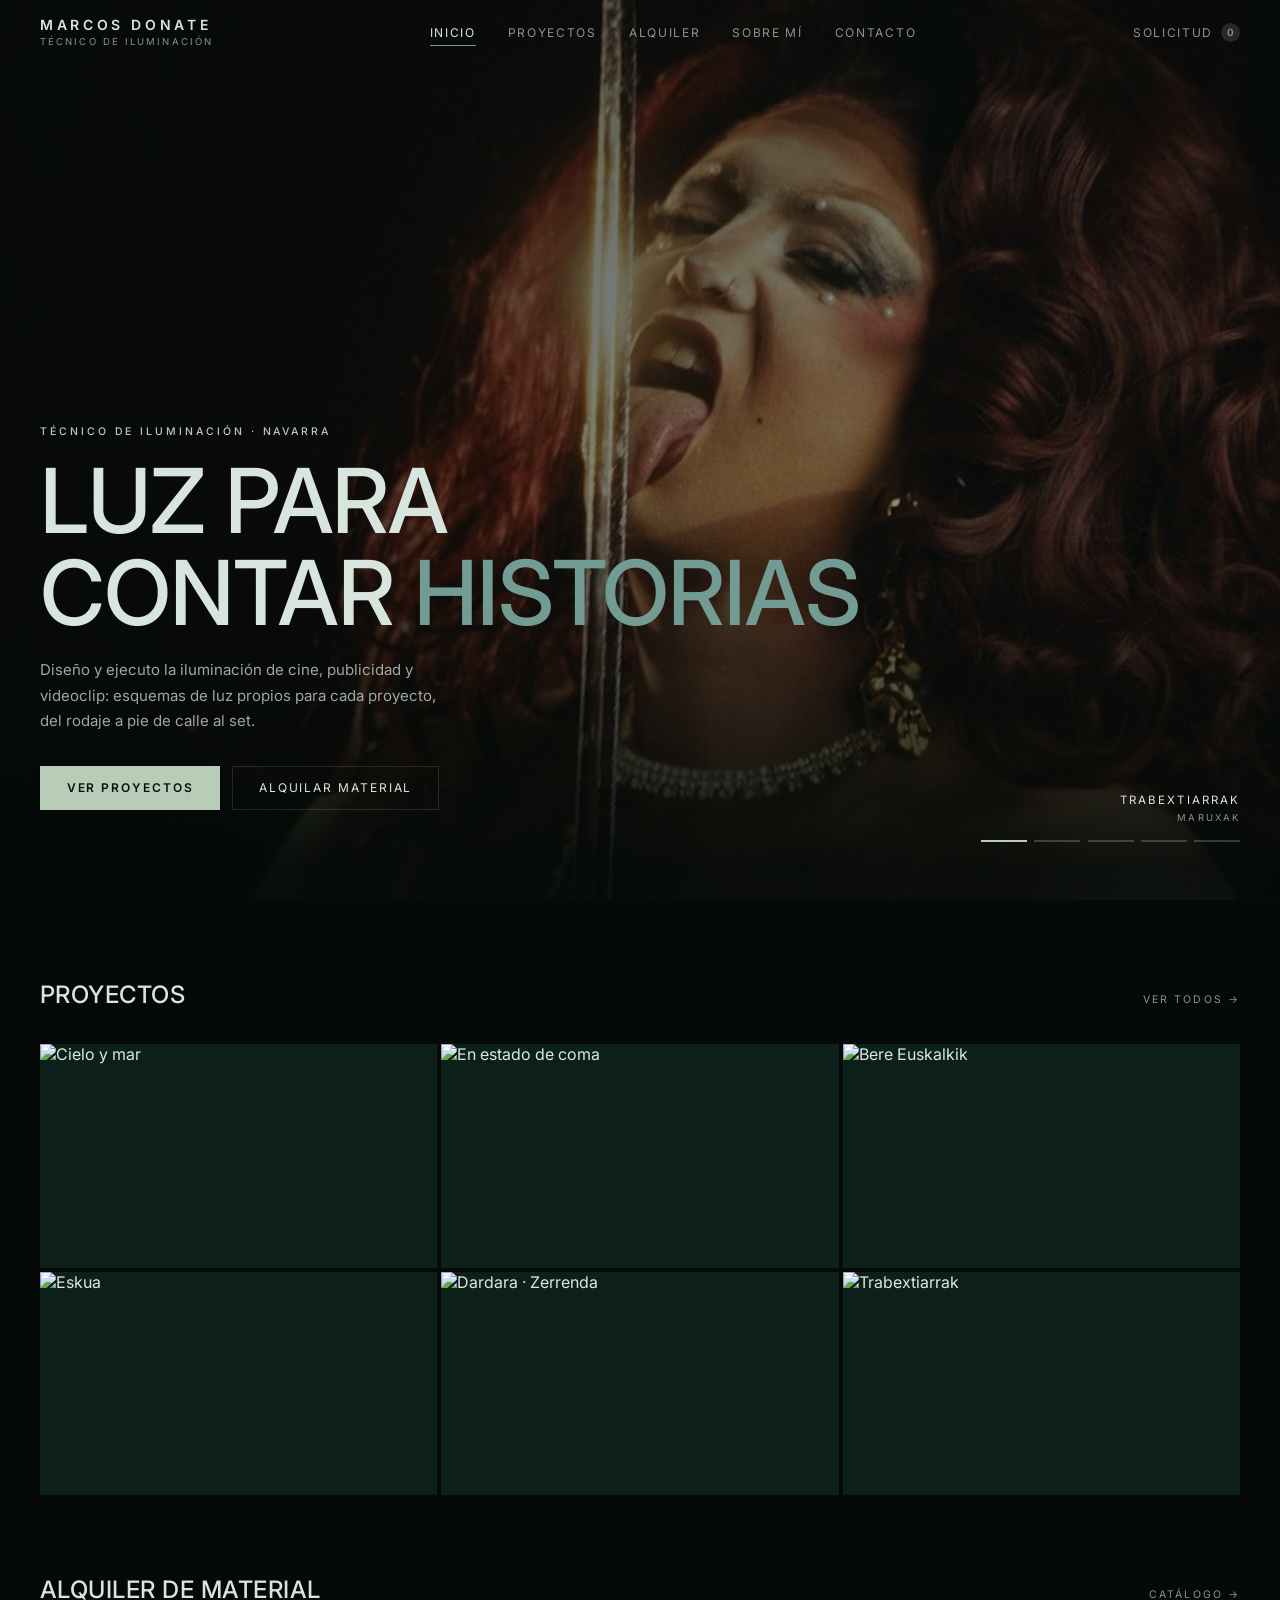
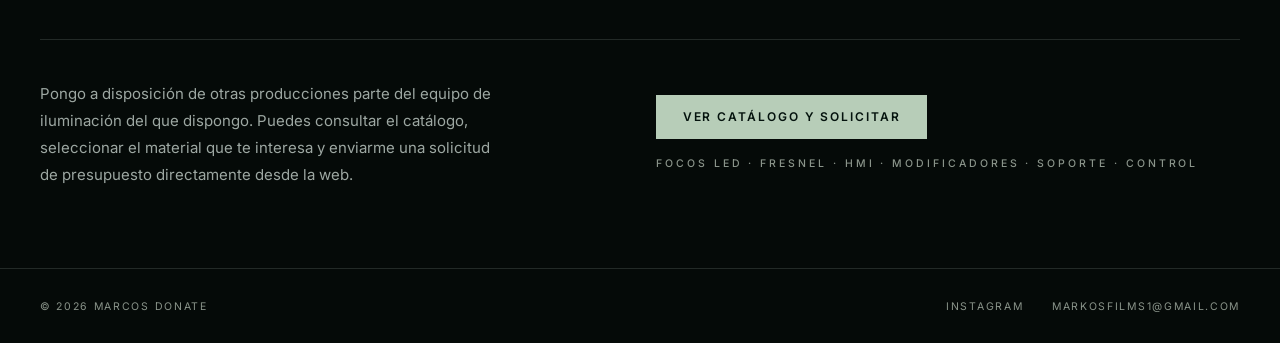
==== index.html @ 125cb005 "Resend config and carousel" ====
<!DOCTYPE html>
<html lang="es">
<head>
<meta charset="utf-8">
<meta name="viewport" content="width=device-width, initial-scale=1.0">
<title>Marcos Donate — Técnico de iluminación</title>
<meta name="description" content="Portfolio de Marcos Donate, técnico de iluminación en cine, publicidad y videoclip. Proyectos, esquemas de luz y alquiler de material de iluminación.">
<link rel="icon" href="assets/img/favicon.svg" type="image/svg+xml">
<link rel="preconnect" href="https://fonts.googleapis.com">
<link rel="preconnect" href="https://fonts.gstatic.com" crossorigin>
<link href="https://fonts.googleapis.com/css2?family=Inter:wght@400;500;600&display=swap" rel="stylesheet">
<link rel="stylesheet" href="assets/css/style.css">
</head>
<body>
<nav>
  <a href="index.html" class="brand">
    <strong>Marcos Donate</strong>
    <span>Técnico de iluminación</span>
  </a>
  <div class="nav-links">
    <a class="active" href="index.html">Inicio</a>
    <a href="proyectos.html">Proyectos</a>
    <a href="alquiler.html">Alquiler</a>
    <a href="sobre-mi.html">Sobre mí</a>
    <a href="contacto.html">Contacto</a>
  </div>
  <div class="nav-right">
    <a class="cart-btn" href="alquiler.html" aria-label="Solicitud de material">
      <span class="cart-label">Solicitud</span>
      <span class="cart-count" data-cart-count data-empty="true">0</span>
    </a>
    <button class="burger" aria-label="Menú" aria-expanded="false"><span></span><span></span><span></span></button>
  </div>
</nav>

<header class="hero" id="hero">
  <div class="hero-slides" id="hero-slides">
    <div class="hero-slide is-active" data-title="Trabextiarrak" data-meta="Maruxak" data-href="proyecto.html?p=trabestiarrak">
      <img src="assets/img/hero/01.jpg" alt="Fotograma de Trabextiarrak, videoclip de Maruxak" fetchpriority="high" decoding="async">
    </div>
    <div class="hero-slide" data-title="Eskua" data-meta="Maruxak · Olaia Inziarte" data-href="proyecto.html?p=eskua">
      <img src="assets/img/hero/02.jpg" alt="Fotograma de Eskua, videoclip de Maruxak" decoding="async">
    </div>
    <div class="hero-slide" data-title="Bere Euskalkik" data-meta="Maruxak · ft. Malentxo" data-href="proyecto.html?p=bere-euskalkik">
      <img src="assets/img/hero/03.jpg" alt="Fotograma de Bere Euskalkik, videoclip de Maruxak" decoding="async">
    </div>
    <div class="hero-slide" data-title="Mina" data-meta="Maruxak" data-href="proyecto.html?p=mina">
      <img src="assets/img/hero/04.jpg" alt="Fotograma de Mina, videoclip de Maruxak" decoding="async">
    </div>
    <div class="hero-slide" data-title="Dardara · Zerrenda" data-meta="Maruxak · Fermin Muguruza" data-href="proyecto.html?p=dardara-zerrenda">
      <img src="assets/img/hero/05.jpg" alt="Fotograma de Dardara, videoclip de Maruxak" decoding="async">
    </div>
  </div>

  <div class="hero-inner">
    <p class="hero-kicker label">Técnico de iluminación · Navarra</p>
    <h1>Luz para<br>contar <em>historias</em></h1>
    <p class="hero-sub">Diseño y ejecuto la iluminación de cine, publicidad y videoclip: esquemas de luz propios para cada proyecto, del rodaje a pie de calle al set.</p>
    <div class="hero-actions">
      <a class="btn btn-primary" href="proyectos.html">Ver proyectos</a>
      <a class="btn" href="alquiler.html">Alquilar material</a>
    </div>
  </div>

  <div class="hero-nav" id="hero-nav">
    <a class="hero-caption" id="hero-caption" href="proyecto.html?p=trabestiarrak">
      <span class="hc-title">Trabextiarrak</span>
      <span class="hc-meta">Maruxak</span>
    </a>
    <div class="hero-dots" id="hero-dots" role="tablist" aria-label="Portadas">
      <button class="hero-dot is-active" type="button" role="tab" aria-label="Portada 1: Trabextiarrak"><span></span></button>
      <button class="hero-dot" type="button" role="tab" aria-label="Portada 2: Eskua"><span></span></button>
      <button class="hero-dot" type="button" role="tab" aria-label="Portada 3: Bere Euskalkik"><span></span></button>
      <button class="hero-dot" type="button" role="tab" aria-label="Portada 4: Mina"><span></span></button>
      <button class="hero-dot" type="button" role="tab" aria-label="Portada 5: Dardara"><span></span></button>
    </div>
  </div>
</header>

<section class="section" id="proyectos">
  <div class="section-head">
    <h2>Proyectos</h2>
    <a class="more" href="proyectos.html">Ver todos &#8594;</a>
  </div>
  <div class="grid" id="grid-destacados"></div>
</section>

<section class="section" style="padding-top:0">
  <div class="section-head">
    <h2>Alquiler de material</h2>
    <a class="more" href="alquiler.html">Catálogo &#8594;</a>
  </div>
  <div style="display:grid;grid-template-columns:repeat(auto-fit,minmax(280px,1fr));gap:2rem;align-items:center;border-top:0.5px solid var(--faint);padding-top:2.5rem;">
    <p style="font-size:var(--fs-body);line-height:1.8;color:var(--text-dim);max-width:52ch;">
      Pongo a disposición de otras producciones parte del equipo de iluminación del que dispongo.
      Puedes consultar el catálogo, seleccionar el material que te interesa y enviarme una solicitud
      de presupuesto directamente desde la web.
    </p>
    <div style="display:flex;flex-direction:column;gap:1rem;align-items:flex-start;">
      <a class="btn btn-primary" href="alquiler.html">Ver catálogo y solicitar</a>
      <p class="label" style="line-height:1.8;">Focos LED · Fresnel · HMI · Modificadores · Soporte · Control</p>
    </div>
  </div>
</section>

<footer>
  <span>&copy; 2026 Marcos Donate</span>
  <div class="footer-links">
    <a href="https://www.instagram.com/markosfilms/" target="_blank" rel="noopener">Instagram</a>
    <a href="mailto:markosfilms1@gmail.com">markosfilms1@gmail.com</a>
  </div>
</footer>

<script src="assets/js/data.js"></script>
<script src="assets/js/main.js"></script>
</body>
</html>
---- assets/css/style.css ----
/* ============================================================
   MARCOS DONATE — Técnico de iluminación
   Paleta 3 del briefing: verdes profundos + salvia
   #020202 #0C2D22 #18463C #11665F #729B93 #6D7867 #7C846D
   #91806E #A5A6A4 #B7CDB8 #D8E5DE
   ============================================================ */
:root{
  --font:'Inter',-apple-system,'Segoe UI',system-ui,'Helvetica Neue',Arial,sans-serif;

  --bg:#050A08;
  --bg-soft:#08110E;
  --surface:#0C1F19;
  --surface-2:#102A22;

  --text:#D8E5DE;
  --text-dim:rgba(216,229,222,0.72);
  --muted:#8A948A;
  --faint:rgba(216,229,222,0.14);
  --faint-2:rgba(216,229,222,0.07);

  --accent:#729B93;
  --accent-soft:#B7CDB8;
  --sand:#91806E;

  --fs-nav:12px;
  --fs-label:10.5px;
  --fs-body:15px;
  --ease:cubic-bezier(.22,.6,.2,1);
}
*{margin:0;padding:0;box-sizing:border-box;font-family:var(--font);}
html{scroll-behavior:smooth;-webkit-text-size-adjust:100%;}
body{
  background:var(--bg);color:var(--text);min-height:100vh;
  -webkit-font-smoothing:antialiased;overflow-x:hidden;
}
a{color:inherit;text-decoration:none;}
img,iframe{display:block;max-width:100%;}
button{font-family:inherit;color:inherit;}
::selection{background:var(--accent);color:#03110C;}
:focus-visible{outline:1px solid var(--accent);outline-offset:3px;}

.label{
  font-size:var(--fs-label);letter-spacing:0.28em;text-transform:uppercase;
  color:var(--muted);font-weight:500;
}
.wrap{padding-left:2.5rem;padding-right:2.5rem;}

/* ---------------- nav ---------------- */
nav{
  position:fixed;top:0;left:0;right:0;z-index:120;
  display:flex;align-items:center;justify-content:space-between;
  padding:1.15rem 2.5rem;gap:2rem;
  transition:background .4s var(--ease),border-color .4s;
  border-bottom:0.5px solid transparent;
}
nav.solid{background:rgba(5,10,8,0.9);backdrop-filter:blur(14px);border-bottom-color:var(--faint);}
.brand{display:flex;flex-direction:column;gap:0.28rem;line-height:1;}
.brand strong{
  font-size:14px;font-weight:600;letter-spacing:0.26em;text-transform:uppercase;
}
.brand span{font-size:9.5px;letter-spacing:0.22em;text-transform:uppercase;color:var(--muted);}
.nav-links{display:flex;align-items:center;gap:2rem;}
.nav-links a{
  font-size:var(--fs-nav);letter-spacing:0.14em;text-transform:uppercase;color:var(--muted);
  transition:color .2s;position:relative;
}
.nav-links a:hover,.nav-links a.active{color:var(--text);}
.nav-links a.active::after{
  content:"";position:absolute;left:0;right:0;bottom:-6px;height:1px;background:var(--accent);
}
.nav-right{display:flex;align-items:center;gap:1.2rem;}
.cart-btn{
  display:flex;align-items:center;gap:0.5rem;background:none;border:0;
  font-size:var(--fs-nav);letter-spacing:0.14em;text-transform:uppercase;
  color:var(--muted);cursor:pointer;transition:color .2s;padding:0;
}
.cart-btn:hover{color:var(--text);}
.cart-count{
  min-width:19px;height:19px;padding:0 5px;border-radius:20px;
  display:inline-flex;align-items:center;justify-content:center;
  background:var(--accent);color:#04120D;font-size:10px;font-weight:600;letter-spacing:0;
}
.cart-count[data-empty="true"]{background:var(--faint);color:var(--muted);}
.burger{display:none;background:none;border:0;cursor:pointer;padding:0.4rem;color:var(--text);}
.burger span{display:block;width:20px;height:1px;background:currentColor;margin:4px 0;transition:transform .3s,opacity .3s;}
.burger.open span:nth-child(1){transform:translateY(5px) rotate(45deg);}
.burger.open span:nth-child(2){opacity:0;}
.burger.open span:nth-child(3){transform:translateY(-5px) rotate(-45deg);}
@media(max-width:900px){
  nav{padding:1rem 1.25rem;}
  .nav-links{
    position:fixed;inset:0 0 auto 0;top:0;padding:5.5rem 1.25rem 2rem;
    flex-direction:column;align-items:flex-start;gap:1.4rem;
    background:rgba(5,10,8,0.985);transform:translateY(-101%);
    transition:transform .45s var(--ease);border-bottom:0.5px solid var(--faint);
  }
  .nav-links.open{transform:translateY(0);}
  .nav-links a{font-size:13px;letter-spacing:0.2em;}
  .burger{display:block;}
  .cart-btn .cart-label{display:none;}
}

/* ---------------- hero ---------------- */
.hero{position:relative;min-height:100svh;display:flex;align-items:flex-end;overflow:hidden;}
.hero-slides{position:absolute;inset:0;}
.hero-slide{position:absolute;inset:0;opacity:0;transition:opacity 1s var(--ease);}
.hero-slide.is-active{opacity:1;}
.hero-slide img{width:100%;height:100%;object-fit:cover;object-position:center;transform:scale(1.04);}
.hero-slide.is-active img{animation:heroZoom 5.6s linear forwards;}
@keyframes heroZoom{from{transform:scale(1.09);}to{transform:scale(1);}}
.hero::after{
  content:"";position:absolute;inset:0;pointer-events:none;z-index:1;
  background:
    linear-gradient(to top,rgba(5,10,8,0.96) 4%,rgba(5,10,8,0.42) 45%,rgba(5,10,8,0.55) 100%),
    linear-gradient(to right,rgba(5,10,8,0.7),transparent 60%);
}
.hero-inner{position:relative;z-index:2;padding:0 2.5rem 10vh;width:100%;max-width:1500px;}
.hero-kicker{margin-bottom:1.1rem;color:var(--accent-soft);}
.hero h1{
  font-size:clamp(2.4rem,7vw,5.6rem);font-weight:500;line-height:1.02;
  letter-spacing:-0.01em;text-transform:uppercase;
}
.hero h1 em{font-style:normal;color:var(--accent);}
.hero-sub{
  margin-top:1.2rem;font-size:var(--fs-body);line-height:1.7;color:var(--text-dim);
  max-width:46ch;
}
.hero-actions{display:flex;gap:0.75rem;flex-wrap:wrap;margin-top:2rem;}
.btn{
  display:inline-flex;align-items:center;justify-content:center;gap:0.6rem;
  padding:0.85rem 1.6rem;border:0.5px solid var(--faint);background:none;
  font-size:var(--fs-nav);letter-spacing:0.16em;text-transform:uppercase;
  color:var(--text);cursor:pointer;transition:background .3s,border-color .3s,color .3s;
}
.btn:hover{background:rgba(183,205,184,0.08);border-color:var(--accent);}
.btn-primary{background:var(--accent-soft);border-color:var(--accent-soft);color:#04120D;font-weight:600;}
.btn-primary:hover{background:#D8E5DE;border-color:#D8E5DE;color:#04120D;}
.btn-sm{padding:0.6rem 1rem;font-size:var(--fs-label);letter-spacing:0.14em;}
.hero-foot{
  position:absolute;right:2.5rem;bottom:2.2rem;z-index:3;
  display:flex;align-items:center;gap:0.7rem;color:var(--muted);
  font-size:var(--fs-label);letter-spacing:0.24em;text-transform:uppercase;
}

/* navegación de portadas */
.hero-nav{
  position:absolute;right:2.5rem;bottom:3.6rem;z-index:3;
  display:flex;flex-direction:column;align-items:flex-end;gap:1.1rem;
}
.hero-caption{display:flex;flex-direction:column;align-items:flex-end;gap:0.3rem;text-align:right;}
.hero-caption .hc-title{font-size:11.5px;letter-spacing:0.18em;text-transform:uppercase;color:var(--text);transition:color .2s;}
.hero-caption .hc-meta{font-size:9.5px;letter-spacing:0.22em;text-transform:uppercase;color:var(--muted);}
.hero-caption:hover .hc-title{color:var(--accent-soft);}
.hero-dots{display:flex;gap:0.45rem;}
.hero-dot{
  width:46px;height:2px;padding:0;border:0;cursor:pointer;position:relative;overflow:hidden;
  background:rgba(216,229,222,0.22);
}
.hero-dot span{position:absolute;inset:0;background:var(--accent-soft);transform:scaleX(0);transform-origin:left;}
.hero-dot.is-active span{animation:heroBar var(--dur,6500ms) linear forwards;}
.hero-dot:not(.is-active):hover{background:rgba(216,229,222,0.45);}
@keyframes heroBar{to{transform:scaleX(1);}}
.hero-nav:hover .hero-dot.is-active span{animation-play-state:paused;}
.hero-total{display:none;}
.hero-foot::after{content:"";width:1px;height:30px;background:currentColor;animation:cue 2.2s infinite;}
@keyframes cue{0%,100%{transform:scaleY(.3);opacity:.35}50%{transform:scaleY(1);opacity:1}}
@media(max-width:640px){
  .hero-inner{padding:0 1.25rem 12vh;}
  .hero-foot{display:none;}
  .hero-nav{right:1.25rem;bottom:1.6rem;gap:0.8rem;}
  .hero-caption .hc-title{font-size:10.5px;}
  .hero-dot{width:26px;}
}

/* ---------------- secciones ---------------- */
.section{padding:5rem 2.5rem;}
.section-head{display:flex;align-items:baseline;justify-content:space-between;gap:2rem;margin-bottom:2.2rem;}
.section-head h2{
  font-size:clamp(1.1rem,2.2vw,1.5rem);font-weight:500;
  letter-spacing:0.02em;text-transform:uppercase;
}
.section-head .more{font-size:var(--fs-label);letter-spacing:0.2em;text-transform:uppercase;color:var(--muted);transition:color .2s;}
.section-head .more:hover{color:var(--text);}
@media(max-width:640px){.section{padding:3.5rem 1.25rem;}}

/* ---------------- grids de proyecto ---------------- */
.grid{display:grid;grid-template-columns:repeat(3,1fr);gap:4px;}
.grid.two{grid-template-columns:repeat(2,1fr);gap:4px;}
.card{
  position:relative;display:block;aspect-ratio:16/9;overflow:hidden;background:var(--surface);
}
.card img{
  position:absolute;inset:0;width:100%;height:100%;object-fit:cover;
  transition:transform .9s var(--ease),filter .5s;
  filter:saturate(.92) contrast(1.03);
}
.card:hover img{transform:scale(1.04);filter:saturate(1) contrast(1.05);}
.card-body{
  position:absolute;inset:0;z-index:2;display:flex;flex-direction:column;justify-content:flex-end;
  padding:1.15rem;opacity:0;transition:opacity .35s;
  background:linear-gradient(to top,rgba(3,10,7,0.88) 0%,rgba(3,10,7,0.15) 55%,transparent 80%);
}
.card:hover .card-body{opacity:1;}
.card-type{font-size:var(--fs-label);letter-spacing:0.22em;text-transform:uppercase;color:var(--accent-soft);}
.card-title{font-size:17px;font-weight:500;margin-top:0.35rem;letter-spacing:0.01em;}
.card-client{font-size:var(--fs-label);letter-spacing:0.16em;text-transform:uppercase;color:var(--muted);margin-top:0.35rem;}
.card-fallback{
  position:absolute;inset:0;display:flex;flex-direction:column;justify-content:flex-end;
  padding:1.15rem;background:
    radial-gradient(120% 120% at 20% 0%,rgba(114,155,147,0.28),transparent 60%),
    linear-gradient(160deg,#0C1F19,#050A08 70%);
}
.card-fallback .card-type{color:var(--accent);}
.card-fallback .card-title{margin-top:auto;}
.card.no-img{
  background:
    radial-gradient(120% 120% at 18% 0%,rgba(114,155,147,0.26),transparent 62%),
    linear-gradient(155deg,#0C1F19,#050A08 72%);
}
.card.no-img .card-body{opacity:1;background:none;}
.card.no-img .card-body .card-type{color:var(--accent);}
@media(max-width:900px){.grid{grid-template-columns:repeat(2,1fr);}}
@media(max-width:640px){
  .grid,.grid.two{grid-template-columns:1fr;gap:1.4rem;}
  .card{aspect-ratio:16/10;}
  .card-body{opacity:1;background:none;inset:auto 0 0 0;padding:0.65rem 0 0;position:static;}
  .card-fallback{position:relative;aspect-ratio:16/10;}
}

/* ---------------- filtros / chips ---------------- */
.chips{display:flex;flex-wrap:wrap;gap:0.6rem;}
.chip{
  background:none;border:0.5px solid var(--faint);padding:0.55rem 1rem;
  font-size:var(--fs-label);letter-spacing:0.18em;text-transform:uppercase;
  color:var(--muted);cursor:pointer;transition:all .25s;
}
.chip:hover{color:var(--text);border-color:var(--accent);}
.chip.active{background:var(--accent-soft);border-color:var(--accent-soft);color:#04120D;font-weight:600;}

/* ---------------- cabeceras de página ---------------- */
.page-head{padding:8.5rem 2.5rem 2.5rem;}
.page-head h1{
  font-size:clamp(1.9rem,4.6vw,3rem);font-weight:500;text-transform:uppercase;letter-spacing:0.01em;
}
.page-head .lead{margin-top:1rem;color:var(--text-dim);font-size:var(--fs-body);line-height:1.7;max-width:62ch;}
.page-head .meta-row{display:flex;gap:2.5rem;flex-wrap:wrap;margin-top:2rem;}
.page-head .meta-row div span{display:block;font-size:var(--fs-label);letter-spacing:0.22em;text-transform:uppercase;color:var(--muted);margin-bottom:0.3rem;}
.page-head .meta-row div p{font-size:13px;color:var(--text-dim);}
@media(max-width:640px){.page-head{padding:7rem 1.25rem 2rem;}}

/* ---------------- página de proyecto ---------------- */
.proj-top{padding-top:72px;}
.proj-video{position:relative;padding-top:56.25%;background:#000;}
.proj-video iframe{position:absolute;inset:0;width:100%;height:100%;border:0;}
.proj-video .video-poster{
  position:absolute;inset:0;width:100%;height:100%;background-size:cover;background-position:center;
  display:flex;align-items:center;justify-content:center;cursor:pointer;
}
.video-poster::after{content:"";position:absolute;inset:0;background:rgba(3,10,7,0.45);transition:background .3s;}
.video-poster:hover::after{background:rgba(3,10,7,0.28);}
.play{
  position:relative;z-index:2;width:74px;height:74px;border-radius:50%;
  border:1px solid rgba(216,229,222,0.7);display:flex;align-items:center;justify-content:center;
  background:rgba(5,10,8,0.35);backdrop-filter:blur(4px);transition:transform .3s,border-color .3s;
}
.video-poster:hover .play{transform:scale(1.06);border-color:var(--accent-soft);}
.play svg{width:18px;height:18px;fill:var(--text);margin-left:3px;}
.proj-head{display:flex;gap:4rem;flex-wrap:wrap;justify-content:space-between;padding:2.5rem;border-bottom:0.5px solid var(--faint);}
.proj-head h1{font-size:clamp(1.7rem,3.8vw,2.6rem);font-weight:500;text-transform:uppercase;flex:1 1 300px;}
.proj-head .sub{margin-top:0.7rem;font-size:var(--fs-label);letter-spacing:0.2em;text-transform:uppercase;color:var(--muted);}
.proj-meta{display:grid;grid-template-columns:repeat(auto-fit,minmax(150px,1fr));gap:1.4rem;min-width:min(100%,380px);flex:1 1 380px;}
.proj-meta dt{font-size:var(--fs-label);letter-spacing:0.22em;text-transform:uppercase;color:var(--muted);margin-bottom:0.4rem;}
.proj-meta dd{font-size:14px;color:var(--text);}
.proj-meta dd.pending{color:var(--sand);}
.proj-body{padding:2.5rem;display:grid;grid-template-columns:1fr auto;gap:3rem;align-items:start;}
.proj-desc{max-width:66ch;font-size:var(--fs-body);line-height:1.8;color:var(--text-dim);}
.proj-desc:empty{display:none;}
.proj-actions{display:flex;flex-direction:column;gap:0.6rem;min-width:220px;}
.related{padding:4rem 2.5rem 5rem;border-top:0.5px solid var(--faint);}
@media(max-width:640px){
  .proj-head{padding:1.6rem 1.25rem;gap:1.8rem;}
  .proj-body{padding:1.6rem 1.25rem;grid-template-columns:1fr;}
  .related{padding:3rem 1.25rem;padding-left:1.25rem;padding-right:1.25rem;}
}

/* ---------------- alquiler ---------------- */
.rent-layout{
  display:grid;grid-template-columns:250px 1fr;gap:3rem;
  padding:0 2.5rem 5rem;align-items:start;
}
.rent-side{position:sticky;top:100px;display:flex;flex-direction:column;gap:1.6rem;}
.rent-side h3{font-size:var(--fs-label);letter-spacing:0.24em;text-transform:uppercase;color:var(--muted);font-weight:500;margin-bottom:0.8rem;}
.rent-cats{display:flex;flex-direction:column;gap:0.55rem;align-items:flex-start;}
.rent-cats button{
  background:none;border:0;padding:0;cursor:pointer;text-align:left;
  font-size:12px;letter-spacing:0.1em;text-transform:uppercase;color:var(--muted);transition:color .2s;
}
.rent-cats button:hover{color:var(--text);}
.rent-cats button.active{color:var(--accent-soft);}
.rent-cats button .n{color:var(--faint);margin-left:0.4rem;}
.search{
  width:100%;background:none;border:0;border-bottom:0.5px solid var(--faint);
  padding:0.5rem 0;color:var(--text);font-size:13px;letter-spacing:0.04em;
}
.search::placeholder{color:var(--muted);}
.search:focus{outline:none;border-bottom-color:var(--accent);}
.rent-grid{display:grid;grid-template-columns:repeat(auto-fill,minmax(230px,1fr));gap:1.4rem;}
.gear{
  border:0.5px solid var(--faint);background:linear-gradient(170deg,var(--surface),var(--bg-soft));
  display:flex;flex-direction:column;transition:border-color .3s,transform .3s var(--ease);
}
.gear:hover{border-color:rgba(183,205,184,0.35);transform:translateY(-2px);}
.gear-img{
  aspect-ratio:4/3;position:relative;overflow:hidden;
  background:
    radial-gradient(80% 80% at 50% 30%,rgba(114,155,147,0.16),transparent 70%),
    #08110E;
  display:flex;align-items:center;justify-content:center;
  border-bottom:0.5px solid var(--faint-2);
  cursor:pointer;
}
.gear-img img{position:absolute;inset:0;width:100%;height:100%;object-fit:cover;transition:transform .6s var(--ease);}
.gear:hover .gear-img img{transform:scale(1.04);}
.gear-stock{font-size:9.5px;letter-spacing:0.14em;text-transform:uppercase;color:var(--muted);}
.gear-img svg{width:34px;height:34px;stroke:var(--accent);fill:none;stroke-width:1.1;opacity:.85;}
.gear-img .gear-num{
  position:absolute;top:0.6rem;left:0.65rem;z-index:2;
  font-size:9px;letter-spacing:0.18em;color:#D8E5DE;
  background:rgba(5,10,8,0.55);padding:0.18rem 0.4rem;backdrop-filter:blur(3px);
}
.gear-body{padding:0.95rem 1rem 1rem;display:flex;flex-direction:column;gap:0.35rem;flex:1;}
.gear-cat{font-size:9.5px;letter-spacing:0.2em;text-transform:uppercase;color:var(--accent);}
.gear-name{font-size:14.5px;font-weight:500;line-height:1.35;}
.gear-spec{font-size:11.5px;color:var(--muted);line-height:1.5;}
.gear-spec.pending{color:var(--sand);font-style:italic;}
.gear-foot{display:flex;align-items:center;justify-content:space-between;gap:0.6rem;margin-top:0.7rem;}
.gear-add{
  background:none;border:0.5px solid var(--faint);padding:0.45rem 0.8rem;cursor:pointer;
  font-size:9.5px;letter-spacing:0.16em;text-transform:uppercase;color:var(--text-dim);
  transition:all .25s;
}
.gear-add:hover{border-color:var(--accent);color:var(--text);background:rgba(114,155,147,0.1);}
.gear-add.added{background:var(--accent-soft);border-color:var(--accent-soft);color:#04120D;font-weight:600;}
.gear-detail{
  background:none;border:0;padding:0;cursor:pointer;font-size:9.5px;letter-spacing:0.14em;
  text-transform:uppercase;color:var(--muted);transition:color .2s;
}
.gear-detail:hover{color:var(--text);}
.rent-empty{padding:3rem 0;color:var(--muted);font-size:14px;}
@media(max-width:900px){
  .rent-layout{grid-template-columns:1fr;gap:1.8rem;padding:0 1.25rem 3.5rem;}
  .rent-side{position:static;}
  .rent-cats{flex-direction:row;flex-wrap:wrap;gap:0.5rem 1.1rem;}
  .rent-grid{grid-template-columns:repeat(auto-fill,minmax(160px,1fr));gap:0.9rem;}
}

/* ---------------- cesta / presupuesto ---------------- */
.cart-panel{
  position:fixed;top:0;right:0;bottom:0;width:min(440px,100%);z-index:200;
  background:#070F0C;border-left:0.5px solid var(--faint);
  transform:translateX(101%);transition:transform .45s var(--ease);
  display:flex;flex-direction:column;
}
.cart-panel.open{transform:translateX(0);}
.cart-backdrop{
  position:fixed;inset:0;background:rgba(2,6,5,0.7);z-index:190;opacity:0;pointer-events:none;
  transition:opacity .4s;backdrop-filter:blur(2px);
}
.cart-backdrop.open{opacity:1;pointer-events:auto;}
.cart-head{
  display:flex;align-items:center;justify-content:space-between;gap:1rem;
  padding:1.2rem 1.4rem;border-bottom:0.5px solid var(--faint);flex-shrink:0;
}
.cart-head h2{font-size:11px;letter-spacing:0.24em;text-transform:uppercase;font-weight:600;}
.icon-btn{background:none;border:0;color:var(--muted);cursor:pointer;padding:0.3rem;font-size:16px;line-height:1;transition:color .2s;}
.icon-btn:hover{color:var(--text);}
.cart-items{flex:1;overflow-y:auto;padding:0.4rem 1.4rem;}
.cart-item{display:flex;gap:0.8rem;padding:1rem 0;border-bottom:0.5px solid var(--faint-2);}
.cart-item-info{flex:1;min-width:0;}
.cart-item-info strong{display:block;font-size:13.5px;font-weight:500;line-height:1.35;}
.cart-item-info span{font-size:10.5px;letter-spacing:0.14em;text-transform:uppercase;color:var(--muted);}
.cart-item-info .qty{display:flex;align-items:center;gap:0.5rem;margin-top:0.5rem;}
.cart-item-info .qty button{
  width:22px;height:22px;background:none;border:0.5px solid var(--faint);cursor:pointer;
  color:var(--text-dim);font-size:12px;line-height:1;transition:all .2s;
}
.cart-item-info .qty button:hover{border-color:var(--accent);color:var(--text);}
.cart-item-info .qty b{font-size:12px;font-weight:500;min-width:16px;text-align:center;}
.cart-empty{padding:2.5rem 0;color:var(--muted);font-size:14px;line-height:1.7;}
.cart-form{padding:1.2rem 1.4rem 1.6rem;border-top:0.5px solid var(--faint);flex-shrink:0;max-height:60%;overflow-y:auto;}
.field{margin-bottom:0.85rem;}
.field label{display:block;font-size:9.5px;letter-spacing:0.2em;text-transform:uppercase;color:var(--muted);margin-bottom:0.35rem;}
.field input,.field textarea{
  width:100%;background:none;border:0.5px solid var(--faint);
  padding:0.6rem 0.7rem;color:var(--text);font-size:13px;font-family:inherit;
}
.field input:focus,.field textarea:focus{outline:none;border-color:var(--accent);}
.field textarea{resize:vertical;min-height:60px;}
.field-row{display:grid;grid-template-columns:1fr 1fr;gap:0.6rem;}
.form-note{font-size:11px;color:var(--muted);line-height:1.6;margin:0.6rem 0 0.9rem;}
.form-status{font-size:12px;color:var(--accent-soft);margin-top:0.6rem;min-height:1em;line-height:1.6;}
.form-status.is-error{color:#d9a08a;}

/* ---------------- modal ficha ---------------- */
.modal{
  position:fixed;inset:0;z-index:210;display:none;align-items:center;justify-content:center;
  padding:1.25rem;background:rgba(2,6,5,0.8);backdrop-filter:blur(3px);
}
.modal.open{display:flex;}
.modal-box{
  background:#0A1512;border:0.5px solid var(--faint);max-width:520px;width:100%;
  max-height:88vh;overflow-y:auto;padding:1.8rem;
}
.modal-box h3{font-size:1.25rem;font-weight:500;text-transform:uppercase;letter-spacing:0.01em;}
.modal-box .m-cat{font-size:9.5px;letter-spacing:0.22em;text-transform:uppercase;color:var(--accent);margin-bottom:0.7rem;}
.modal-box dl{display:grid;gap:0.9rem;margin:1.5rem 0;}
.modal-box dt{font-size:9.5px;letter-spacing:0.2em;text-transform:uppercase;color:var(--muted);margin-bottom:0.25rem;}
.modal-box dd{font-size:13.5px;color:var(--text-dim);line-height:1.65;}
.modal-actions{display:flex;gap:0.6rem;flex-wrap:wrap;}

/* ---------------- sobre mí ---------------- */
.about{
  display:grid;grid-template-columns:minmax(260px,380px) 1fr;gap:4.5rem;
  padding:8.5rem 2.5rem 5rem;align-items:start;
}
.about-frame{
  aspect-ratio:3/4;border:0.5px solid var(--faint);
  background:
    radial-gradient(90% 70% at 50% 0%,rgba(114,155,147,0.2),transparent 65%),
    linear-gradient(180deg,var(--surface),var(--bg-soft));
  display:flex;align-items:center;justify-content:center;
}
.about-frame span{font-size:var(--fs-label);letter-spacing:0.26em;text-transform:uppercase;color:var(--muted);}
.about h1{font-size:clamp(1.8rem,4vw,2.6rem);font-weight:500;text-transform:uppercase;margin-bottom:1.6rem;}
.about .bio{font-size:var(--fs-body);line-height:1.9;color:var(--text-dim);max-width:62ch;}
.about .bio p{margin-bottom:1.15em;}
.pending{color:var(--sand);font-style:italic;}
.about-facts{margin-top:2.6rem;display:grid;gap:1.8rem;}
.about-facts h3{font-size:var(--fs-label);letter-spacing:0.24em;text-transform:uppercase;color:var(--muted);margin-bottom:0.5rem;font-weight:500;}
.about-facts p{font-size:14px;line-height:1.75;color:var(--text-dim);}
@media(max-width:800px){
  .about{grid-template-columns:1fr;gap:2.2rem;padding:7rem 1.25rem 3rem;}
  .about-frame{max-width:280px;}
}

/* ---------------- contacto ---------------- */
.contact{min-height:100svh;display:flex;flex-direction:column;justify-content:center;padding:8rem 2.5rem 4rem;}
.contact h1{
  font-size:clamp(2rem,5.6vw,4.4rem);font-weight:500;text-transform:uppercase;line-height:1.05;max-width:18ch;
}
.contact .mail{
  display:inline-block;margin-top:2.2rem;font-size:clamp(1.05rem,2.4vw,1.5rem);
  border-bottom:1px solid var(--faint);padding-bottom:0.35rem;
  color:var(--text);transition:border-color .25s,color .25s;width:fit-content;
}
.contact .mail:hover{border-color:var(--accent);color:var(--accent-soft);}
.contact-grid{display:grid;grid-template-columns:repeat(auto-fit,minmax(180px,1fr));gap:2.5rem;margin-top:3.5rem;max-width:860px;}
.contact-grid h3{font-size:var(--fs-label);letter-spacing:0.24em;text-transform:uppercase;color:var(--muted);margin-bottom:0.7rem;font-weight:500;}
.contact-grid a,.contact-grid p{display:block;font-size:14px;line-height:1.95;color:var(--text-dim);}
.contact-grid a:hover{color:var(--accent-soft);}
@media(max-width:640px){.contact{padding:7rem 1.25rem 3rem;}.contact-grid{gap:2rem;}}

/* ---------------- footer ---------------- */
footer{
  display:flex;align-items:center;justify-content:space-between;gap:1rem;flex-wrap:wrap;
  padding:1.9rem 2.5rem;border-top:0.5px solid var(--faint);
}
footer,footer a{font-size:var(--fs-label);letter-spacing:0.16em;color:var(--muted);text-transform:uppercase;}
.footer-links{display:flex;gap:1.8rem;flex-wrap:wrap;}
.footer-links a{transition:color .2s;}
.footer-links a:hover{color:var(--text);}
@media(max-width:640px){footer{padding:1.6rem 1.25rem;flex-direction:column;align-items:flex-start;}}

/* ---------------- reveal ---------------- */
.reveal{opacity:0;transform:translateY(16px);transition:opacity .9s var(--ease),transform .9s var(--ease);}
.reveal.in{opacity:1;transform:none;}
.only-mobile{display:none;}
@media(max-width:900px){.only-mobile{display:flex;}}
@media(prefers-reduced-motion:reduce){
  .reveal{opacity:1;transform:none;transition:none;}
  .hero-slide.is-active img{animation:none;transform:none;}
  .hero-dot.is-active span{animation:none;transform:scaleX(1);}
}
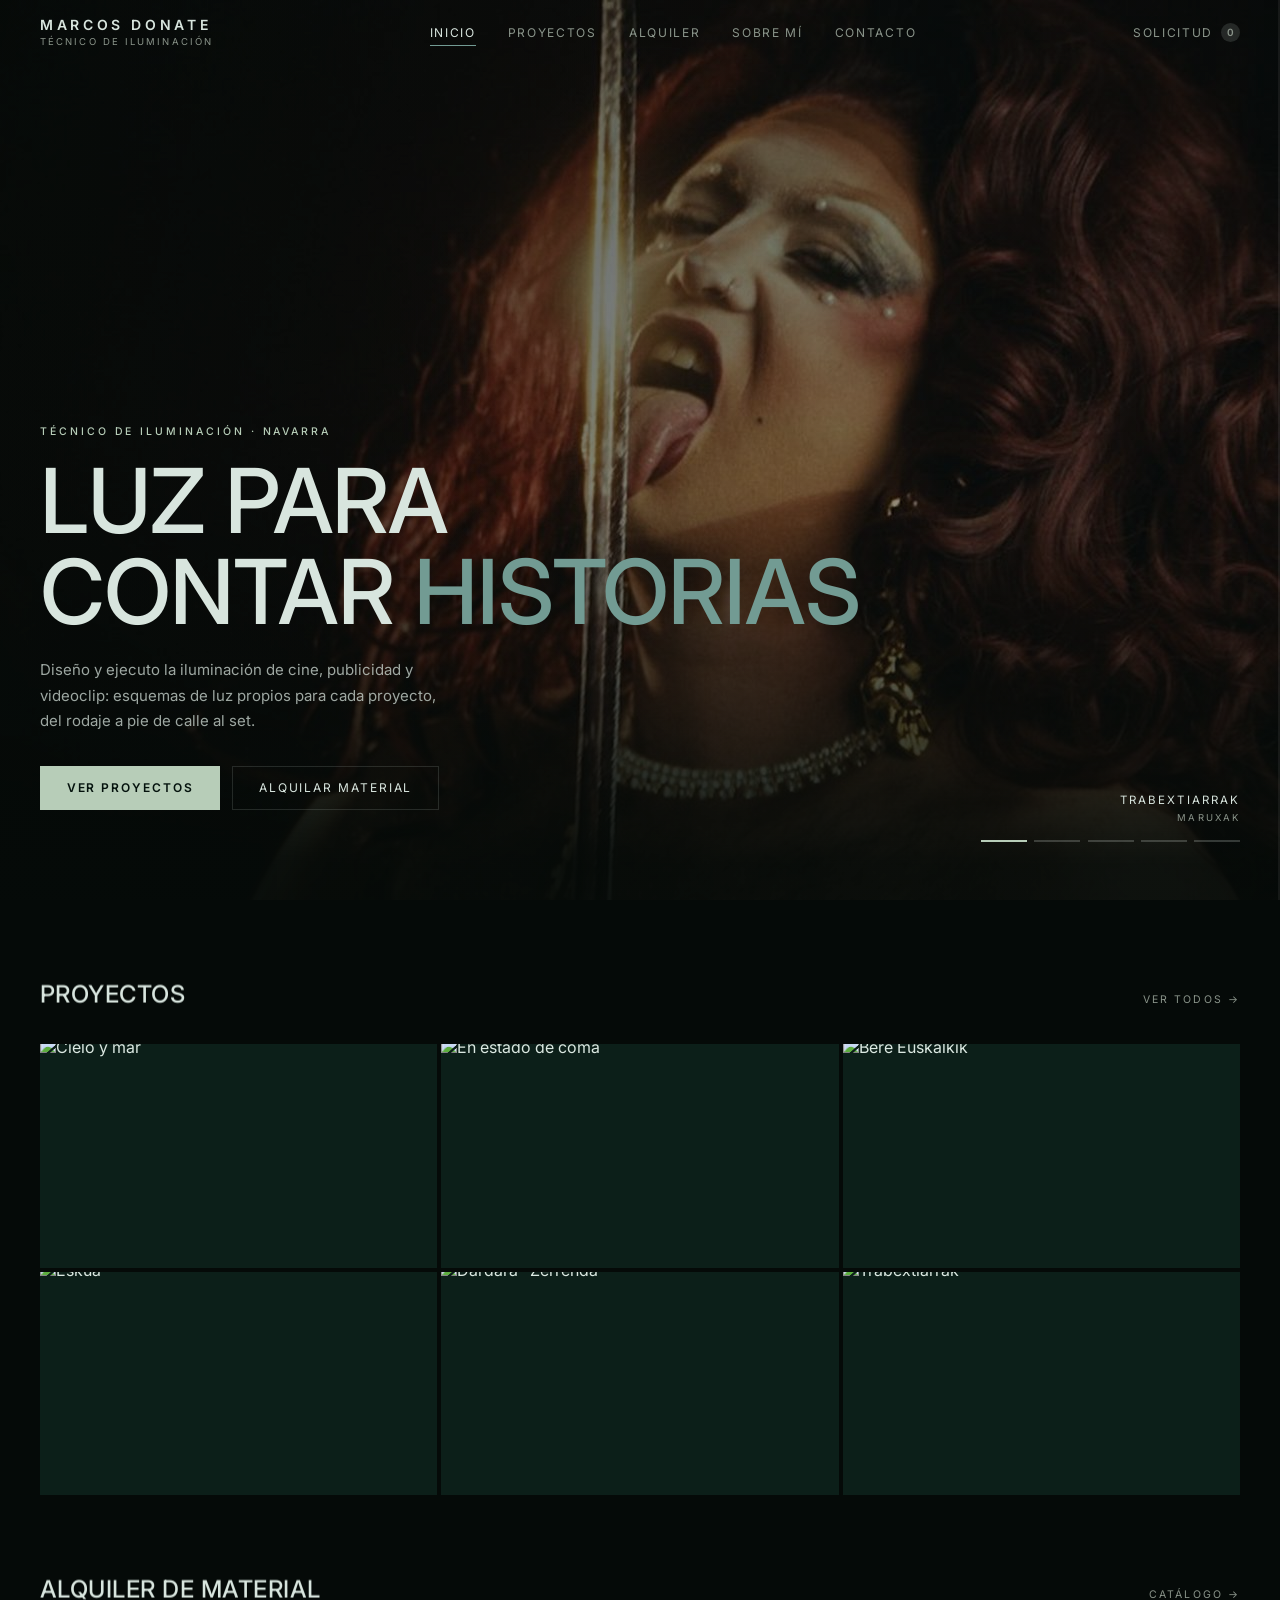
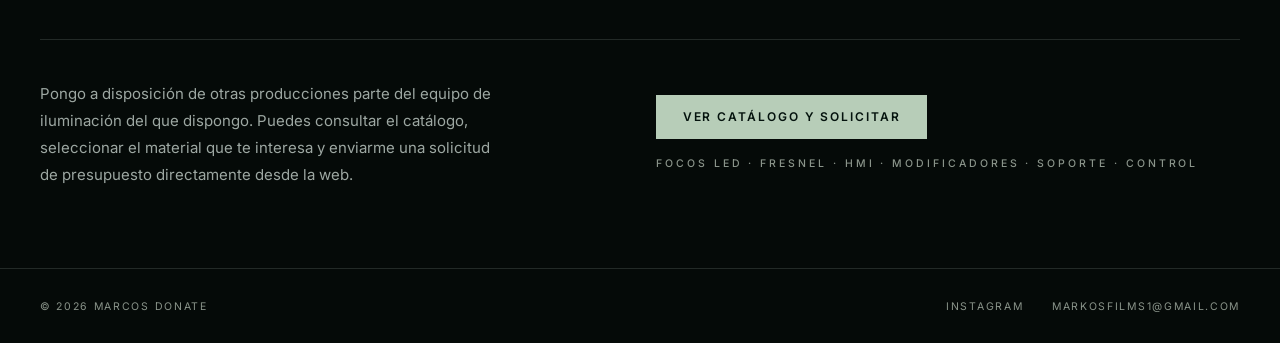
==== commit 5c63f558: "Animations improve and video preview" ====
--- a/index.html
+++ b/index.html
@@ -8,6 +8,8 @@
 <link rel="icon" href="assets/img/favicon.svg" type="image/svg+xml">
 <link rel="preconnect" href="https://fonts.googleapis.com">
 <link rel="preconnect" href="https://fonts.gstatic.com" crossorigin>
+<link rel="preconnect" href="https://www.youtube-nocookie.com">
+<link rel="dns-prefetch" href="https://i.ytimg.com">
 <link href="https://fonts.googleapis.com/css2?family=Inter:wght@400;500;600&display=swap" rel="stylesheet">
 <link rel="stylesheet" href="assets/css/style.css">
 </head>
--- a/assets/css/style.css
+++ b/assets/css/style.css
@@ -28,7 +28,7 @@
   --ease:cubic-bezier(.22,.6,.2,1);
 }
 *{margin:0;padding:0;box-sizing:border-box;font-family:var(--font);}
-html{scroll-behavior:smooth;-webkit-text-size-adjust:100%;}
+html{-webkit-text-size-adjust:100%;}
 body{
   background:var(--bg);color:var(--text);min-height:100vh;
   -webkit-font-smoothing:antialiased;overflow-x:hidden;
@@ -195,6 +195,15 @@
   filter:saturate(.92) contrast(1.03);
 }
 .card:hover img{transform:scale(1.04);filter:saturate(1) contrast(1.05);}
+
+/* capa con parallax: un poco más alta que la tarjeta para poder desplazarse */
+.card-media{position:absolute;inset:-6% 0;z-index:0;overflow:hidden;will-change:transform;}
+.card-preview{
+  position:absolute;inset:0;z-index:1;border:0;pointer-events:none;
+  opacity:0;transition:opacity .55s var(--ease);
+  transform:scale(1.22);
+}
+.card-preview.visible{opacity:1;}
 .card-body{
   position:absolute;inset:0;z-index:2;display:flex;flex-direction:column;justify-content:flex-end;
   padding:1.15rem;opacity:0;transition:opacity .35s;
@@ -481,3 +490,47 @@
   .hero-slide.is-active img{animation:none;transform:none;}
   .hero-dot.is-active span{animation:none;transform:scaleX(1);}
 }
+
+/* ============================================================
+   Movimiento editorial: máscaras, progreso, transición de página
+   ============================================================ */
+
+/* revelado de titulares */
+.mask{display:block;overflow:hidden;padding-bottom:0.09em;margin-bottom:-0.09em;}
+.mask-inner{display:block;transform:translateY(112%);transition:transform 1.05s var(--ease);will-change:transform;}
+.mask.mask-in .mask-inner{transform:none;}
+
+/* barra de progreso de lectura */
+.scroll-progress{
+  position:fixed;top:0;right:0;width:2px;height:100vh;z-index:130;
+  pointer-events:none;background:rgba(216,229,222,0.07);
+}
+.scroll-progress span{
+  display:block;width:100%;height:100%;background:var(--accent);
+  transform:scaleY(0);transform-origin:top;will-change:transform;
+}
+@media(max-width:900px){.scroll-progress{display:none;}}
+
+/* transición entre páginas (navegador con soporte) */
+@view-transition{navigation:auto;}
+::view-transition-old(root){animation:vtOut .34s var(--ease) both;}
+::view-transition-new(root){animation:vtIn .46s var(--ease) both;}
+@keyframes vtOut{to{opacity:0;}}
+@keyframes vtIn{from{opacity:0;}}
+.proj-video{view-transition-name:proyecto-media;}
+
+/* móvil: pie de tarjeta abajo, sobre degradado */
+@media(max-width:640px){
+  .card-body{
+    position:absolute;inset:auto 0 0 0;padding:0.9rem;opacity:1;
+    background:linear-gradient(to top,rgba(3,10,7,0.92) 0%,rgba(3,10,7,0) 78%);
+  }
+  .card-media{inset:0;}
+}
+
+@media(prefers-reduced-motion:reduce){
+  .mask-inner{transition:none;transform:none;}
+  .scroll-progress span{transition:none;}
+  .card-preview{transition:none;}
+  ::view-transition-old(root),::view-transition-new(root),::view-transition-group(*){animation:none !important;}
+}
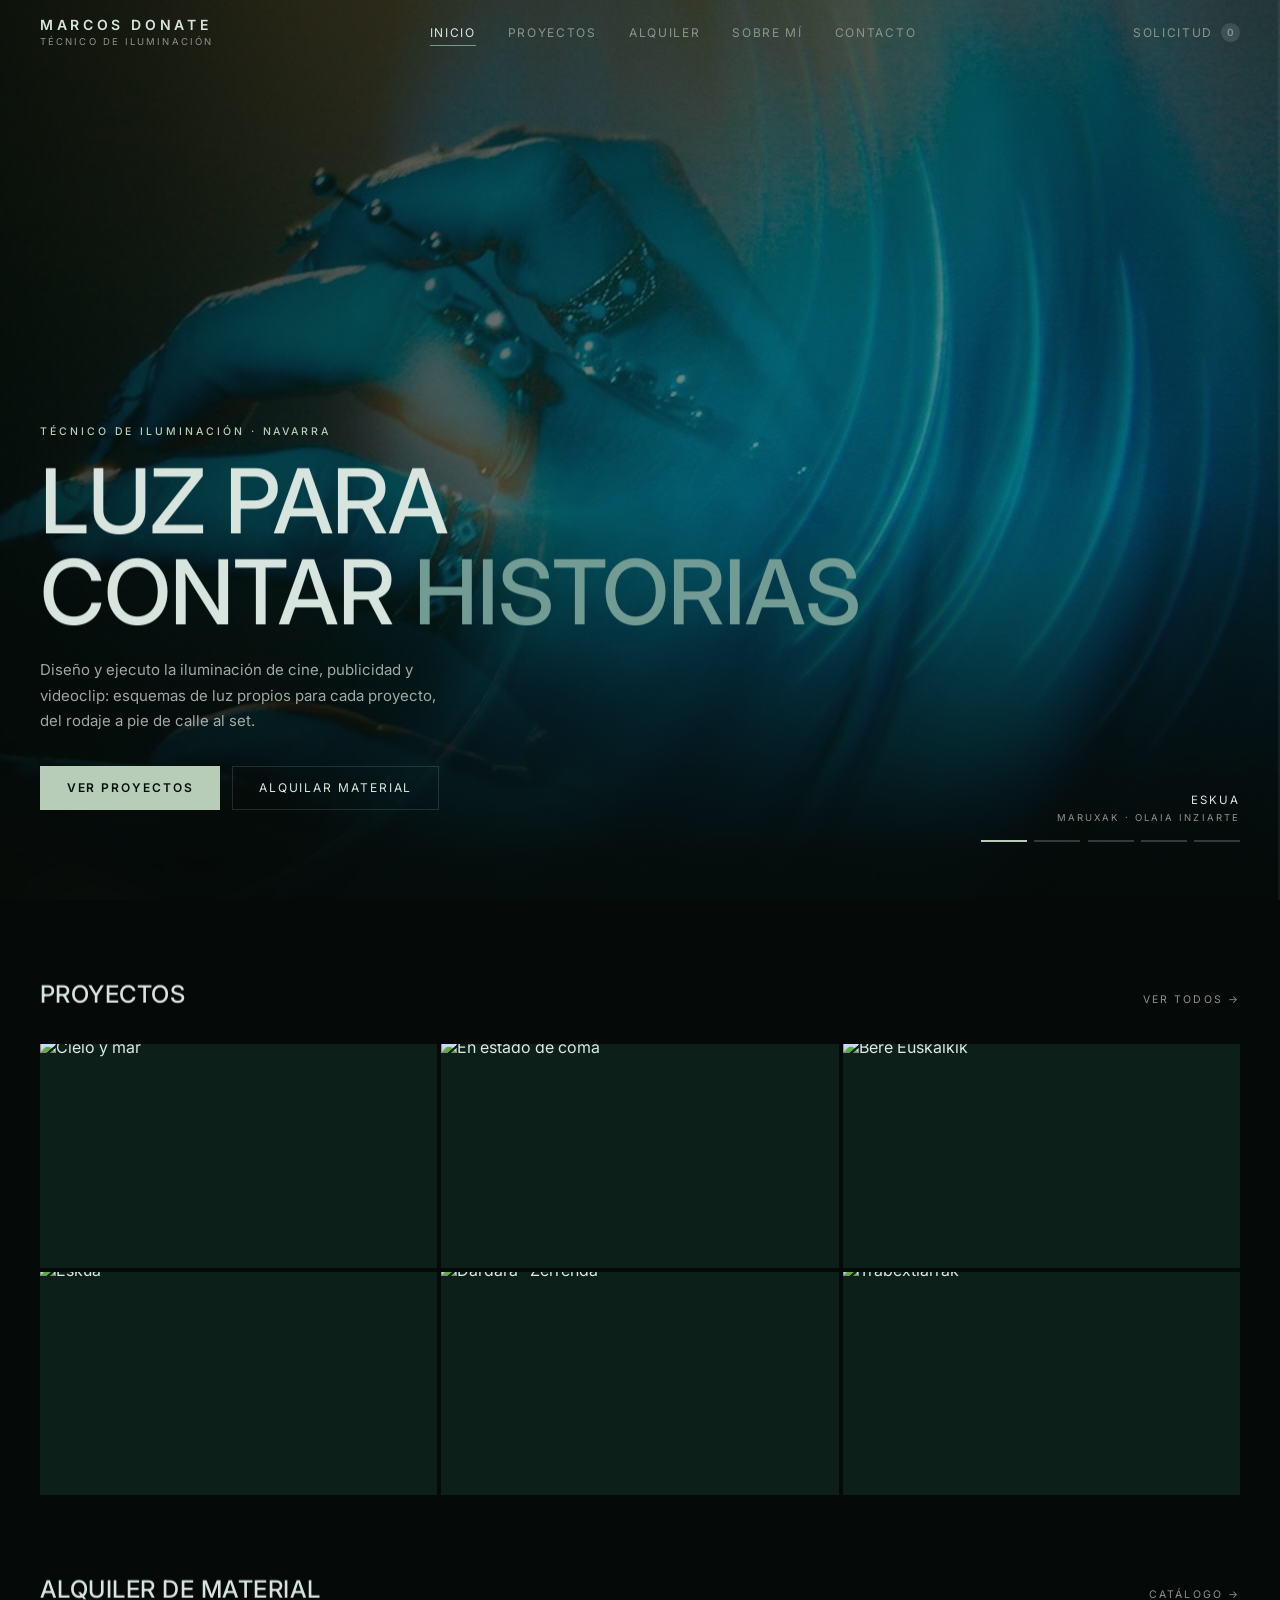
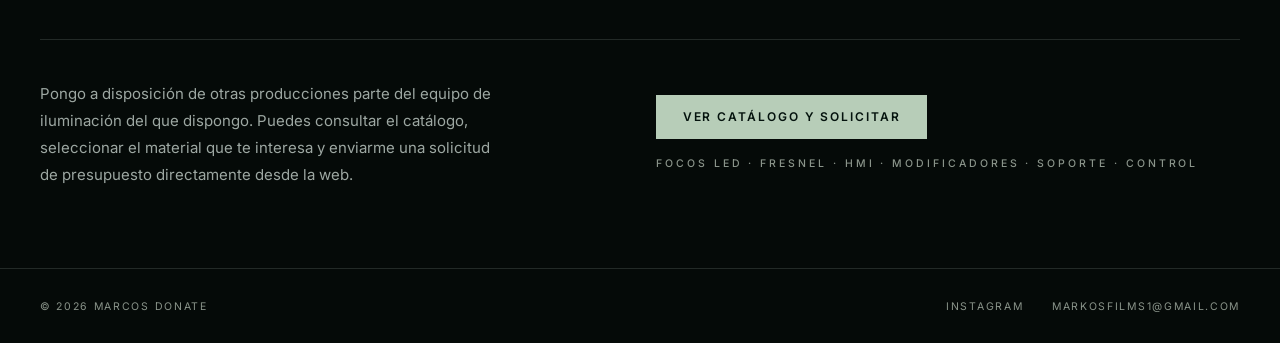
==== commit 8196b9b3: "Change main previews order" ====
--- a/index.html
+++ b/index.html
@@ -37,20 +37,20 @@
 
 <header class="hero" id="hero">
   <div class="hero-slides" id="hero-slides">
-    <div class="hero-slide is-active" data-title="Trabextiarrak" data-meta="Maruxak" data-href="proyecto.html?p=trabestiarrak">
-      <img src="assets/img/hero/01.jpg" alt="Fotograma de Trabextiarrak, videoclip de Maruxak" fetchpriority="high" decoding="async">
-    </div>
-    <div class="hero-slide" data-title="Eskua" data-meta="Maruxak · Olaia Inziarte" data-href="proyecto.html?p=eskua">
-      <img src="assets/img/hero/02.jpg" alt="Fotograma de Eskua, videoclip de Maruxak" decoding="async">
-    </div>
-    <div class="hero-slide" data-title="Bere Euskalkik" data-meta="Maruxak · ft. Malentxo" data-href="proyecto.html?p=bere-euskalkik">
-      <img src="assets/img/hero/03.jpg" alt="Fotograma de Bere Euskalkik, videoclip de Maruxak" decoding="async">
+    <div class="hero-slide is-active" data-title="Eskua" data-meta="Maruxak · Olaia Inziarte" data-href="proyecto.html?p=eskua">
+      <img src="assets/img/hero/02.jpg" alt="Fotograma de Eskua, videoclip de Maruxak" fetchpriority="high" decoding="async">
     </div>
     <div class="hero-slide" data-title="Mina" data-meta="Maruxak" data-href="proyecto.html?p=mina">
       <img src="assets/img/hero/04.jpg" alt="Fotograma de Mina, videoclip de Maruxak" decoding="async">
     </div>
     <div class="hero-slide" data-title="Dardara · Zerrenda" data-meta="Maruxak · Fermin Muguruza" data-href="proyecto.html?p=dardara-zerrenda">
       <img src="assets/img/hero/05.jpg" alt="Fotograma de Dardara, videoclip de Maruxak" decoding="async">
+    </div>
+    <div class="hero-slide" data-title="Bere Euskalkik" data-meta="Maruxak · ft. Malentxo" data-href="proyecto.html?p=bere-euskalkik">
+      <img src="assets/img/hero/03.jpg" alt="Fotograma de Bere Euskalkik, videoclip de Maruxak" decoding="async">
+    </div>
+    <div class="hero-slide" data-title="Trabextiarrak" data-meta="Maruxak" data-href="proyecto.html?p=trabestiarrak">
+      <img src="assets/img/hero/01.jpg" alt="Fotograma de Trabextiarrak, videoclip de Maruxak" decoding="async">
     </div>
   </div>
 
@@ -65,16 +65,16 @@
   </div>
 
   <div class="hero-nav" id="hero-nav">
-    <a class="hero-caption" id="hero-caption" href="proyecto.html?p=trabestiarrak">
-      <span class="hc-title">Trabextiarrak</span>
-      <span class="hc-meta">Maruxak</span>
+    <a class="hero-caption" id="hero-caption" href="proyecto.html?p=eskua">
+      <span class="hc-title">Eskua</span>
+      <span class="hc-meta">Maruxak · Olaia Inziarte</span>
     </a>
     <div class="hero-dots" id="hero-dots" role="tablist" aria-label="Portadas">
-      <button class="hero-dot is-active" type="button" role="tab" aria-label="Portada 1: Trabextiarrak"><span></span></button>
-      <button class="hero-dot" type="button" role="tab" aria-label="Portada 2: Eskua"><span></span></button>
-      <button class="hero-dot" type="button" role="tab" aria-label="Portada 3: Bere Euskalkik"><span></span></button>
-      <button class="hero-dot" type="button" role="tab" aria-label="Portada 4: Mina"><span></span></button>
-      <button class="hero-dot" type="button" role="tab" aria-label="Portada 5: Dardara"><span></span></button>
+      <button class="hero-dot is-active" type="button" role="tab" aria-label="Portada 1: Eskua"><span></span></button>
+      <button class="hero-dot" type="button" role="tab" aria-label="Portada 2: Mina"><span></span></button>
+      <button class="hero-dot" type="button" role="tab" aria-label="Portada 3: Dardara"><span></span></button>
+      <button class="hero-dot" type="button" role="tab" aria-label="Portada 4: Bere Euskalkik"><span></span></button>
+      <button class="hero-dot" type="button" role="tab" aria-label="Portada 5: Trabextiarrak"><span></span></button>
     </div>
   </div>
 </header>
--- a/assets/css/style.css
+++ b/assets/css/style.css
@@ -200,8 +200,9 @@
 .card-media{position:absolute;inset:-6% 0;z-index:0;overflow:hidden;will-change:transform;}
 .card-preview{
   position:absolute;inset:0;z-index:1;border:0;pointer-events:none;
+  width:100%;height:100%;display:block;
   opacity:0;transition:opacity .55s var(--ease);
-  transform:scale(1.22);
+  transform:scale(1.02);
 }
 .card-preview.visible{opacity:1;}
 .card-body{
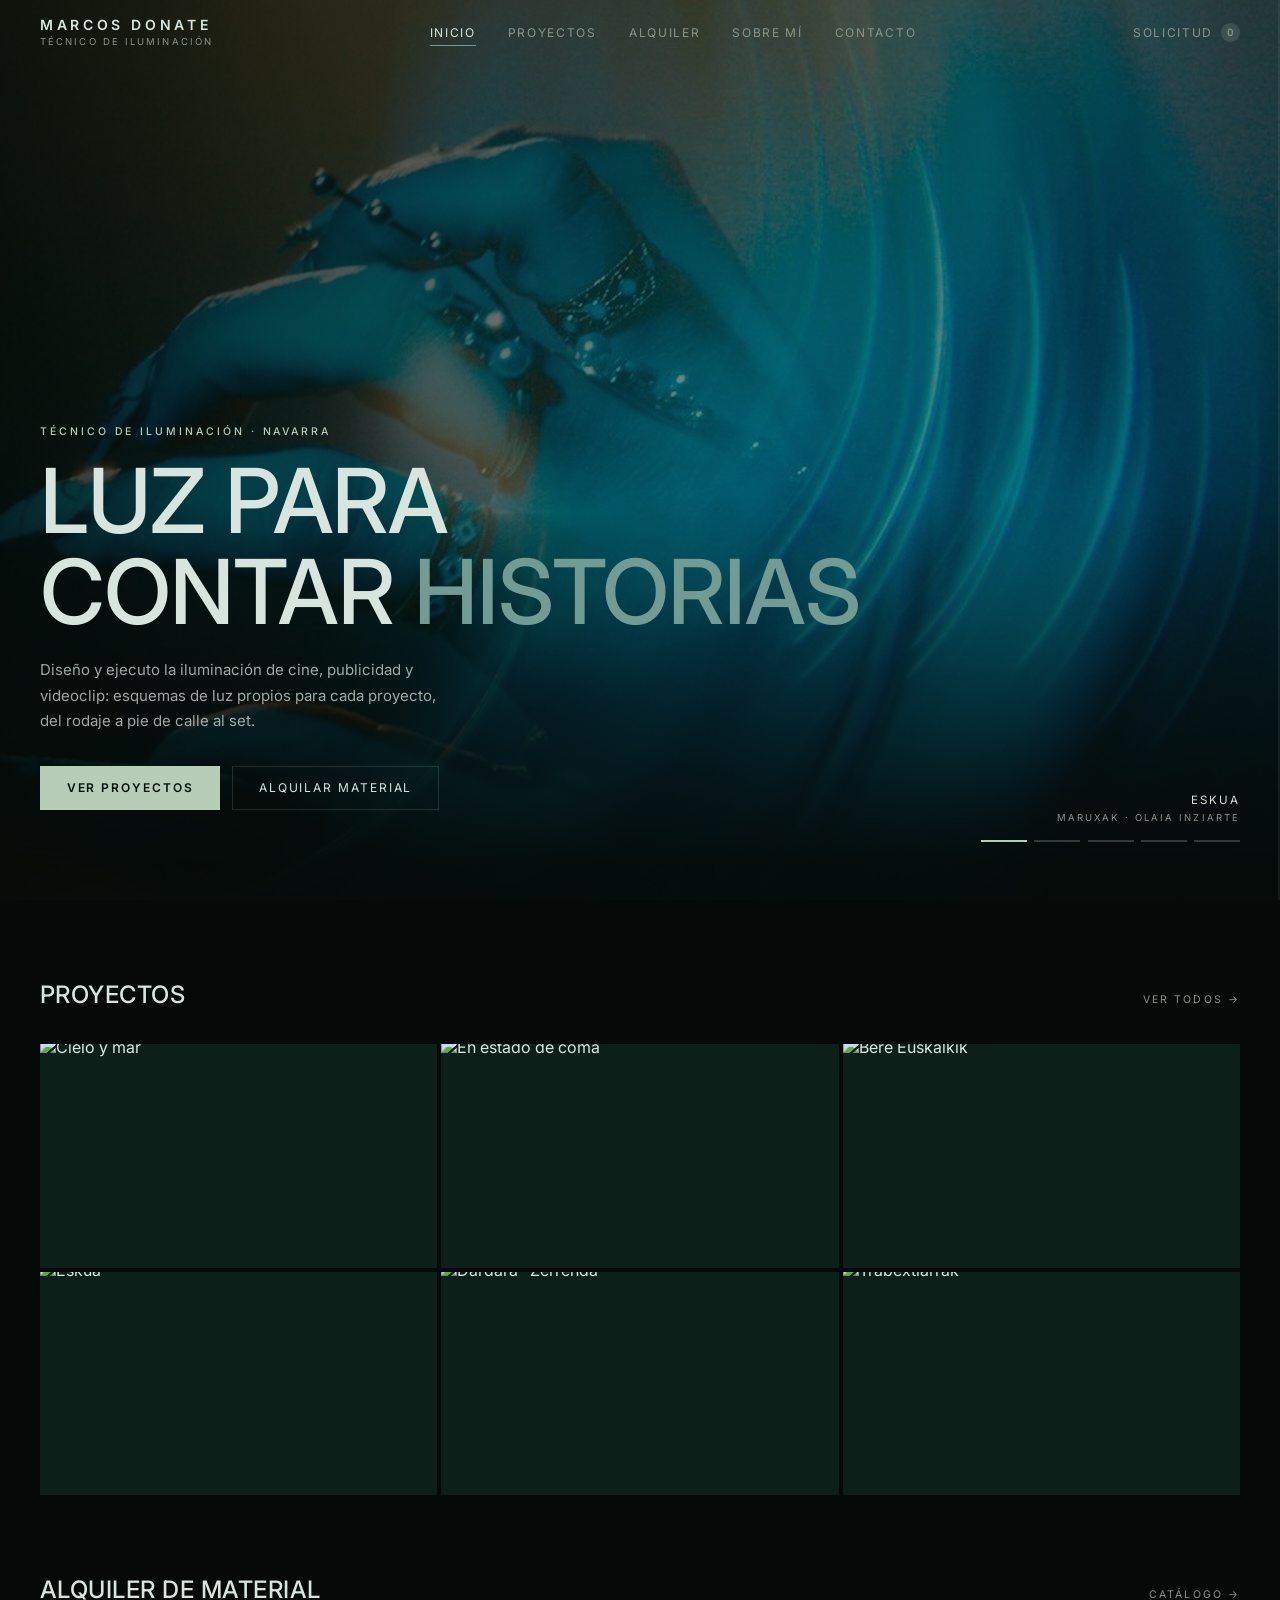
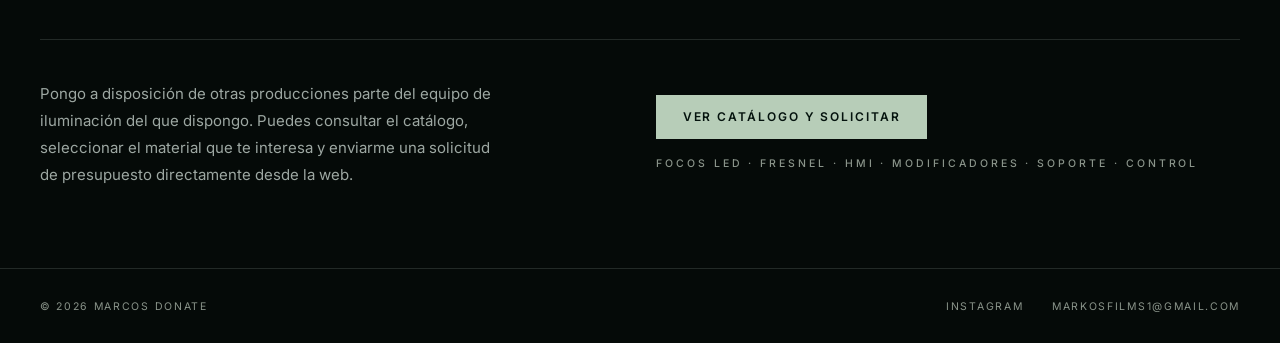
==== commit 2dad74a1: "Add protected admin panel: edit projects, rental catalog and page texts, published via GitHub commit" ====
--- a/index.html
+++ b/index.html
@@ -55,9 +55,9 @@
   </div>
 
   <div class="hero-inner">
-    <p class="hero-kicker label">Técnico de iluminación · Navarra</p>
+    <p class="hero-kicker label" data-txt="hero_kicker">Técnico de iluminación · Navarra</p>
     <h1>Luz para<br>contar <em>historias</em></h1>
-    <p class="hero-sub">Diseño y ejecuto la iluminación de cine, publicidad y videoclip: esquemas de luz propios para cada proyecto, del rodaje a pie de calle al set.</p>
+    <p class="hero-sub" data-txt="hero_sub">Diseño y ejecuto la iluminación de cine, publicidad y videoclip: esquemas de luz propios para cada proyecto, del rodaje a pie de calle al set.</p>
     <div class="hero-actions">
       <a class="btn btn-primary" href="proyectos.html">Ver proyectos</a>
       <a class="btn" href="alquiler.html">Alquilar material</a>
@@ -115,5 +115,6 @@
 
 <script src="assets/js/data.js"></script>
 <script src="assets/js/main.js"></script>
+<script src="assets/js/textos.js"></script>
 </body>
 </html>
--- a/assets/css/style.css
+++ b/assets/css/style.css
@@ -135,6 +135,8 @@
 .btn:hover{background:rgba(183,205,184,0.08);border-color:var(--accent);}
 .btn-primary{background:var(--accent-soft);border-color:var(--accent-soft);color:#04120D;font-weight:600;}
 .btn-primary:hover{background:#D8E5DE;border-color:#D8E5DE;color:#04120D;}
+.btn:disabled,.btn:disabled:hover{opacity:.5;cursor:default;background:none;border-color:var(--faint);color:var(--muted);}
+.btn-primary:disabled,.btn-primary:disabled:hover{background:rgba(183,205,184,0.18);border-color:transparent;color:var(--muted);}
 .btn-sm{padding:0.6rem 1rem;font-size:var(--fs-label);letter-spacing:0.14em;}
 .hero-foot{
   position:absolute;right:2.5rem;bottom:2.2rem;z-index:3;
@@ -200,8 +202,8 @@
 .card-media{position:absolute;inset:-6% 0;z-index:0;overflow:hidden;will-change:transform;}
 .card-preview{
   position:absolute;inset:0;z-index:1;border:0;pointer-events:none;
-  width:100%;height:100%;display:block;
-  opacity:0;transition:opacity .55s var(--ease);
+  width:100%;height:100%;display:block;object-fit:cover;
+  opacity:0;transition:opacity .45s var(--ease);
   transform:scale(1.02);
 }
 .card-preview.visible{opacity:1;}
@@ -351,6 +353,9 @@
 }
 .gear-add:hover{border-color:var(--accent);color:var(--text);background:rgba(114,155,147,0.1);}
 .gear-add.added{background:var(--accent-soft);border-color:var(--accent-soft);color:#04120D;font-weight:600;}
+.gear-add:disabled{cursor:default;}
+.gear-add.is-max{background:rgba(5,10,8,0.45);border-color:var(--faint-2);color:var(--muted);font-weight:500;opacity:.55;}
+.gear-add.is-max:hover{background:rgba(5,10,8,0.45);border-color:var(--faint-2);color:var(--muted);}
 .gear-detail{
   background:none;border:0;padding:0;cursor:pointer;font-size:9.5px;letter-spacing:0.14em;
   text-transform:uppercase;color:var(--muted);transition:color .2s;
@@ -386,6 +391,14 @@
 .icon-btn:hover{color:var(--text);}
 .cart-items{flex:1;overflow-y:auto;padding:0.4rem 1.4rem;}
 .cart-item{display:flex;gap:0.8rem;padding:1rem 0;border-bottom:0.5px solid var(--faint-2);}
+.cart-item-thumb{
+  flex:0 0 auto;width:62px;height:62px;overflow:hidden;background:var(--surface);
+  border:0.5px solid var(--faint);display:flex;align-items:center;justify-content:center;
+}
+.cart-item-thumb img{width:100%;height:100%;object-fit:cover;display:block;}
+.cart-item-thumb .cart-item-sincodigo{
+  font-size:9px;letter-spacing:0.14em;color:var(--muted);text-align:center;padding:0.2rem;
+}
 .cart-item-info{flex:1;min-width:0;}
 .cart-item-info strong{display:block;font-size:13.5px;font-weight:500;line-height:1.35;}
 .cart-item-info span{font-size:10.5px;letter-spacing:0.14em;text-transform:uppercase;color:var(--muted);}
@@ -395,6 +408,7 @@
   color:var(--text-dim);font-size:12px;line-height:1;transition:all .2s;
 }
 .cart-item-info .qty button:hover{border-color:var(--accent);color:var(--text);}
+.cart-item-info .qty button:disabled{opacity:.35;cursor:default;border-color:var(--faint-2);color:var(--muted);}
 .cart-item-info .qty b{font-size:12px;font-weight:500;min-width:16px;text-align:center;}
 .cart-empty{padding:2.5rem 0;color:var(--muted);font-size:14px;line-height:1.7;}
 .cart-form{padding:1.2rem 1.4rem 1.6rem;border-top:0.5px solid var(--faint);flex-shrink:0;max-height:60%;overflow-y:auto;}
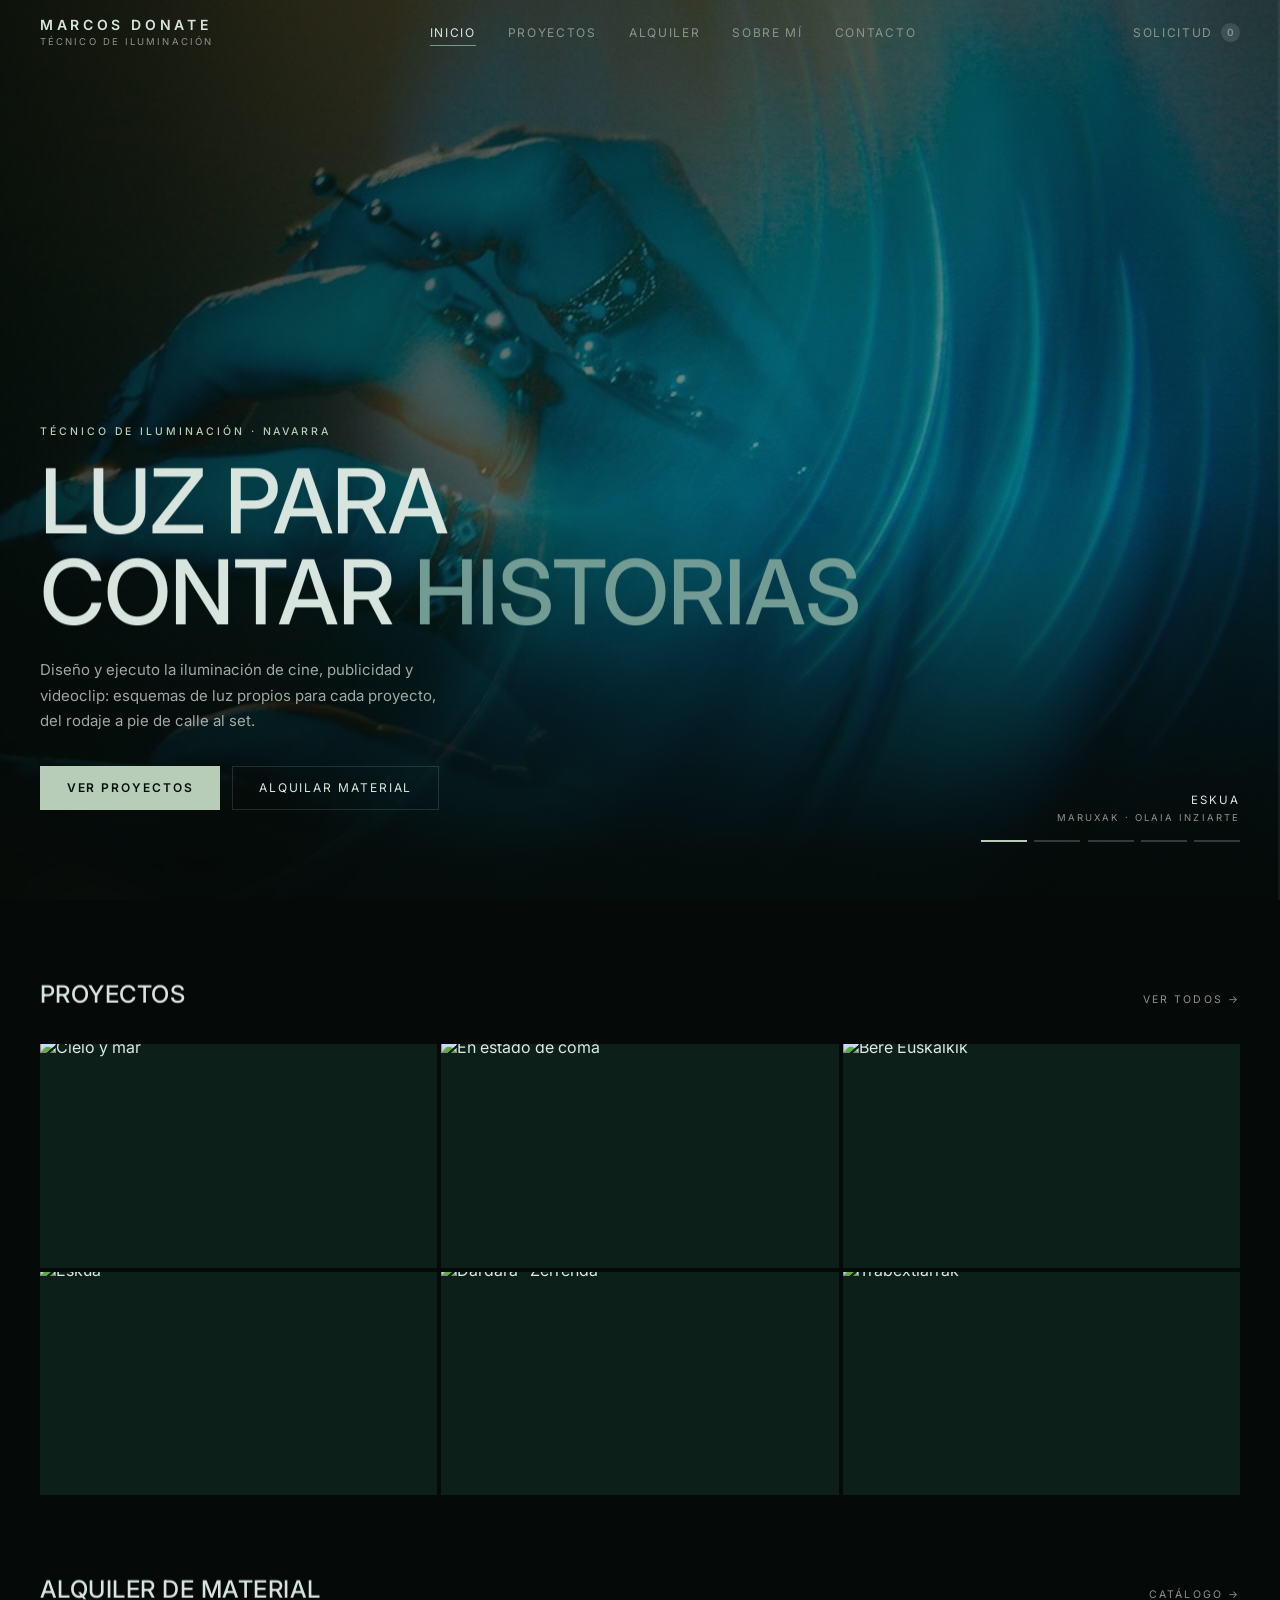
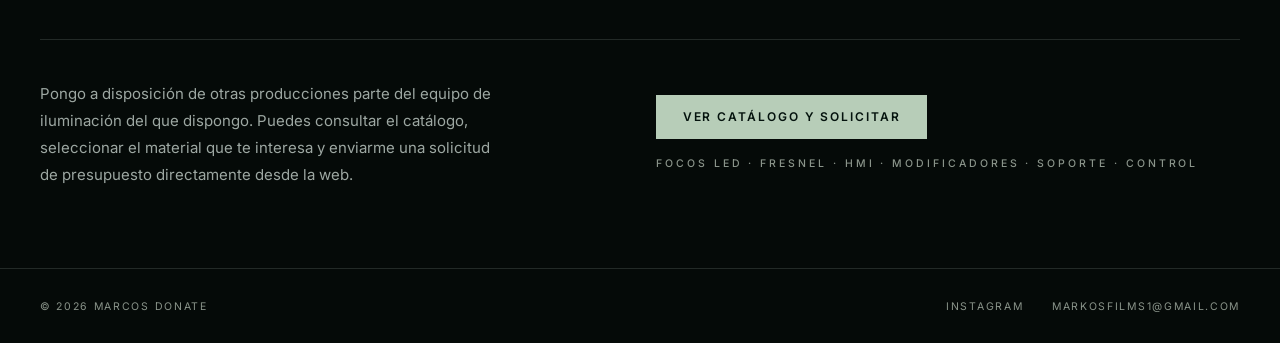
==== commit 040ea049: "Panel: sección propia para editar Sobre mí" ====
--- a/index.html
+++ b/index.html
@@ -108,7 +108,7 @@
 <footer>
   <span>&copy; 2026 Marcos Donate</span>
   <div class="footer-links">
-    <a href="https://www.instagram.com/markosfilms/" target="_blank" rel="noopener">Instagram</a>
+    <a href="https://www.instagram.com/marcoss_donate/" target="_blank" rel="noopener">Instagram</a>
     <a href="mailto:markosfilms1@gmail.com">markosfilms1@gmail.com</a>
   </div>
 </footer>
--- a/assets/css/style.css
+++ b/assets/css/style.css
@@ -448,20 +448,26 @@
   padding:8.5rem 2.5rem 5rem;align-items:start;
 }
 .about-frame{
-  aspect-ratio:3/4;border:0.5px solid var(--faint);
+  aspect-ratio:3/4;border:0.5px solid var(--faint);overflow:hidden;
   background:
     radial-gradient(90% 70% at 50% 0%,rgba(114,155,147,0.2),transparent 65%),
     linear-gradient(180deg,var(--surface),var(--bg-soft));
   display:flex;align-items:center;justify-content:center;
 }
+.about-frame img{width:100%;height:100%;object-fit:cover;display:block;}
+.about-frame img[hidden]{display:none;}
 .about-frame span{font-size:var(--fs-label);letter-spacing:0.26em;text-transform:uppercase;color:var(--muted);}
 .about h1{font-size:clamp(1.8rem,4vw,2.6rem);font-weight:500;text-transform:uppercase;margin-bottom:1.6rem;}
 .about .bio{font-size:var(--fs-body);line-height:1.9;color:var(--text-dim);max-width:62ch;}
 .about .bio p{margin-bottom:1.15em;}
 .pending{color:var(--sand);font-style:italic;}
-.about-facts{margin-top:2.6rem;display:grid;gap:1.8rem;}
-.about-facts h3{font-size:var(--fs-label);letter-spacing:0.24em;text-transform:uppercase;color:var(--muted);margin-bottom:0.5rem;font-weight:500;}
-.about-facts p{font-size:14px;line-height:1.75;color:var(--text-dim);}
+.about-contact{margin-top:2.6rem;padding-top:1.6rem;border-top:0.5px solid var(--faint);}
+.about-contact h3{font-size:var(--fs-label);letter-spacing:0.24em;text-transform:uppercase;color:var(--muted);margin-bottom:1rem;font-weight:500;}
+.about-links{list-style:none;display:grid;grid-template-columns:repeat(auto-fit,minmax(210px,1fr));gap:1rem 1.6rem;}
+.about-links li{display:flex;flex-direction:column;gap:0.2rem;}
+.about-links span{font-size:var(--fs-label);letter-spacing:0.22em;text-transform:uppercase;color:var(--muted);}
+.about-links a{font-size:14px;line-height:1.7;color:var(--text-dim);border-bottom:0.5px solid var(--faint);width:fit-content;transition:color .25s,border-color .25s;}
+.about-links a:hover{color:var(--accent-soft);border-color:var(--accent);}
 @media(max-width:800px){
   .about{grid-template-columns:1fr;gap:2.2rem;padding:7rem 1.25rem 3rem;}
   .about-frame{max-width:280px;}
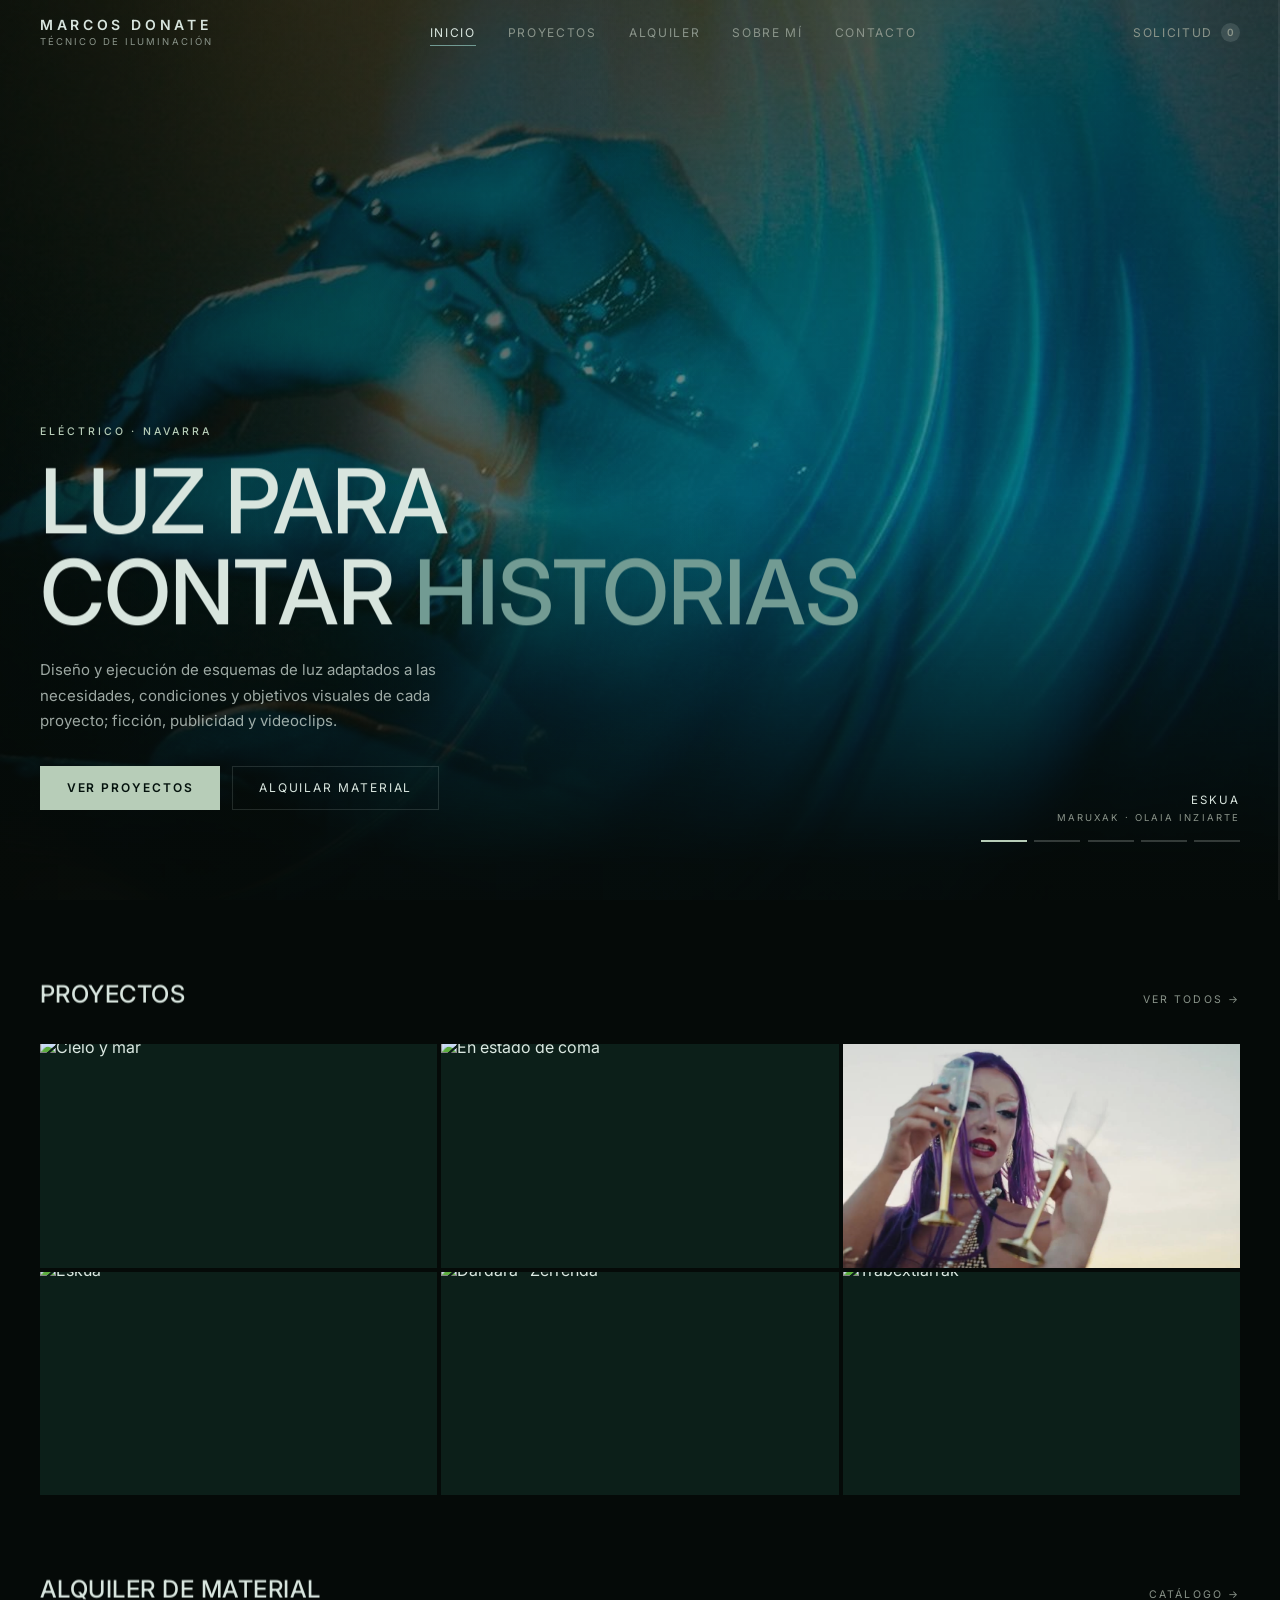
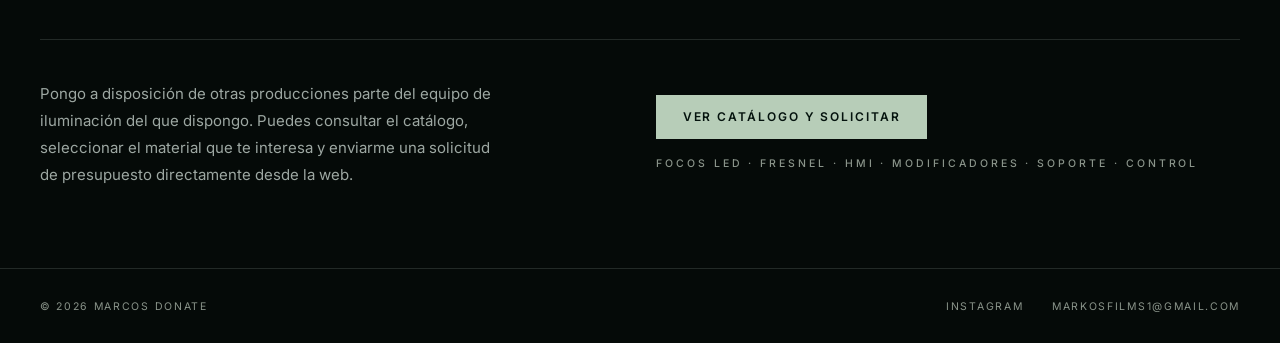
==== commit 9e4bfb97: "Vercel test" ====
--- a/index.html
+++ b/index.html
@@ -118,3 +118,4 @@
 <script src="assets/js/textos.js"></script>
 </body>
 </html>
+
--- a/assets/css/style.css
+++ b/assets/css/style.css
@@ -444,9 +444,11 @@
 
 /* ---------------- sobre mí ---------------- */
 .about{
-  display:grid;grid-template-columns:minmax(260px,380px) 1fr;gap:4.5rem;
-  padding:8.5rem 2.5rem 5rem;align-items:start;
-}
+  display:grid;grid-template-columns:minmax(240px,360px) minmax(0,640px);
+  gap:clamp(2.4rem,5vw,5rem);justify-content:center;align-items:center;
+  max-width:1180px;margin:0 auto;padding:8.5rem 2.5rem 5rem;
+}
+.about > div:last-child{min-width:0;}
 .about-frame{
   aspect-ratio:3/4;border:0.5px solid var(--faint);overflow:hidden;
   background:
@@ -470,7 +472,7 @@
 .about-links a:hover{color:var(--accent-soft);border-color:var(--accent);}
 @media(max-width:800px){
   .about{grid-template-columns:1fr;gap:2.2rem;padding:7rem 1.25rem 3rem;}
-  .about-frame{max-width:280px;}
+  .about-frame{max-width:280px;justify-self:center;}
 }
 
 /* ---------------- contacto ---------------- */
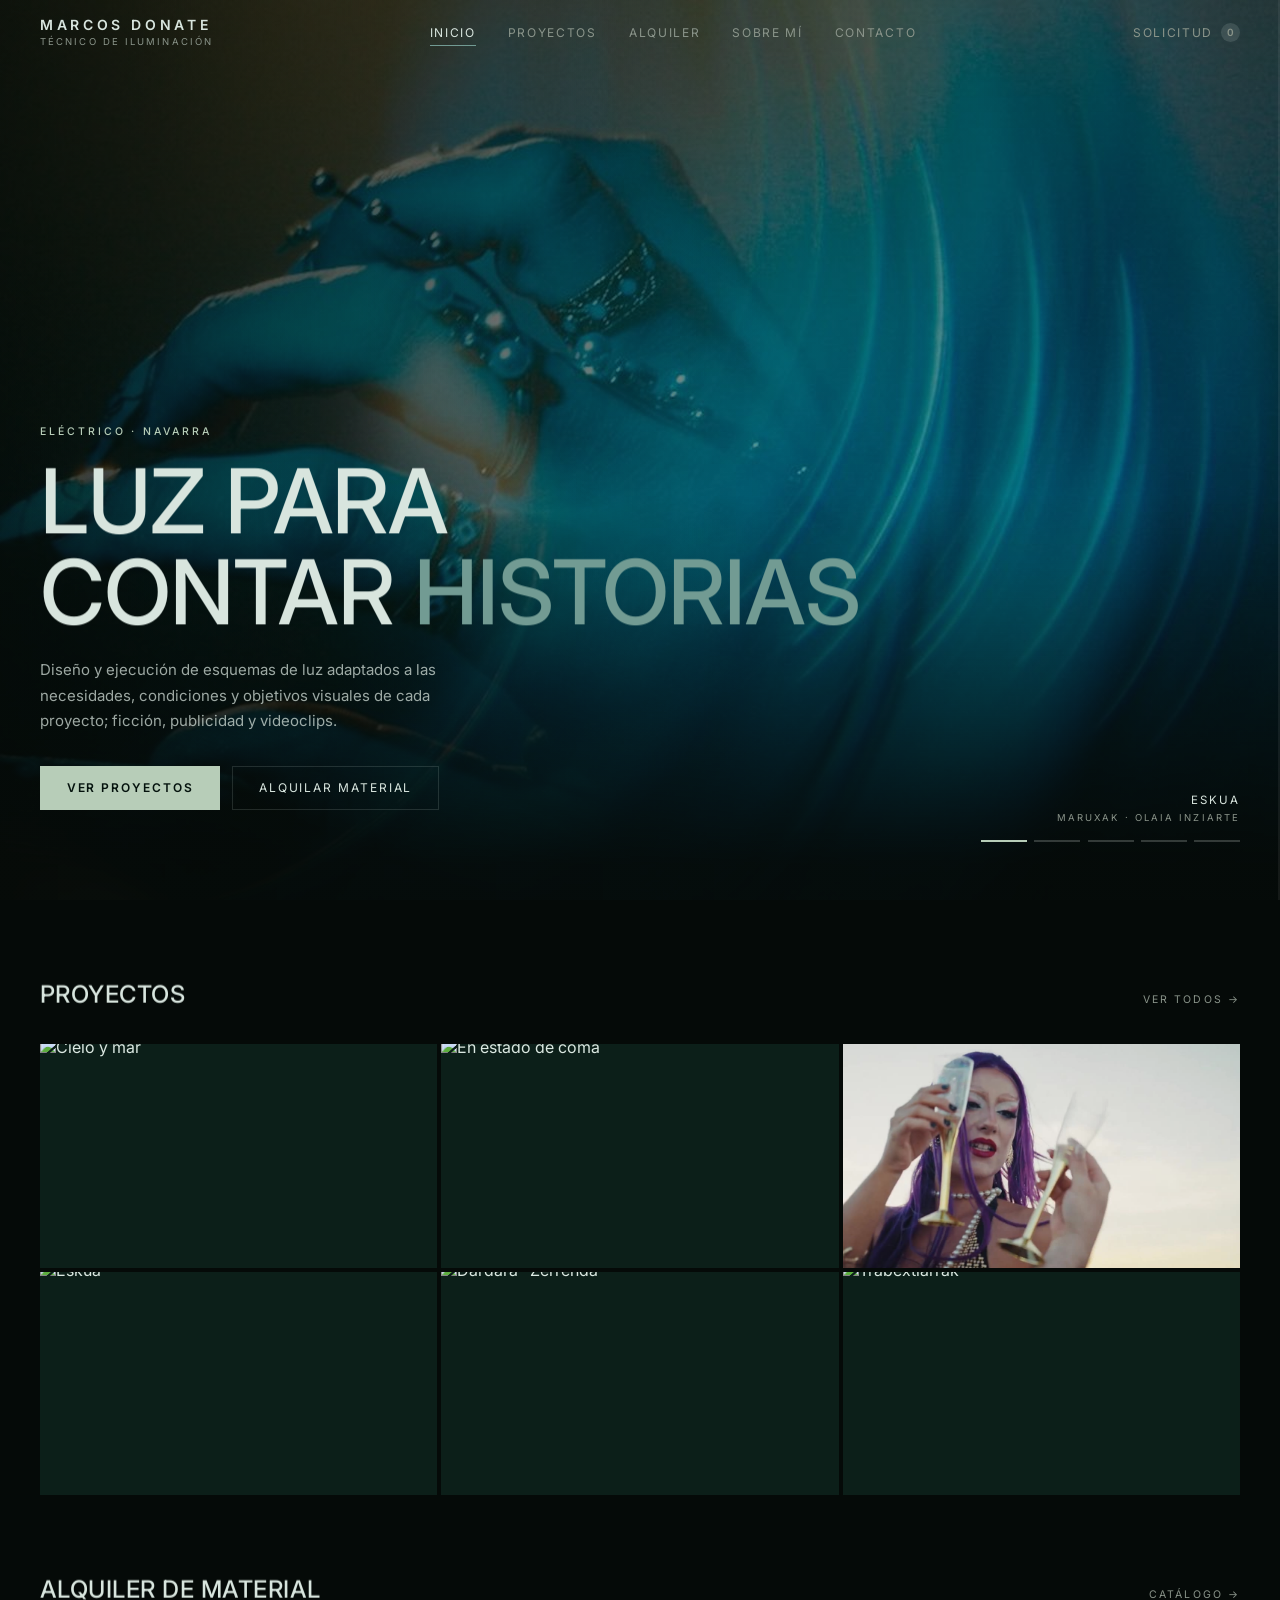
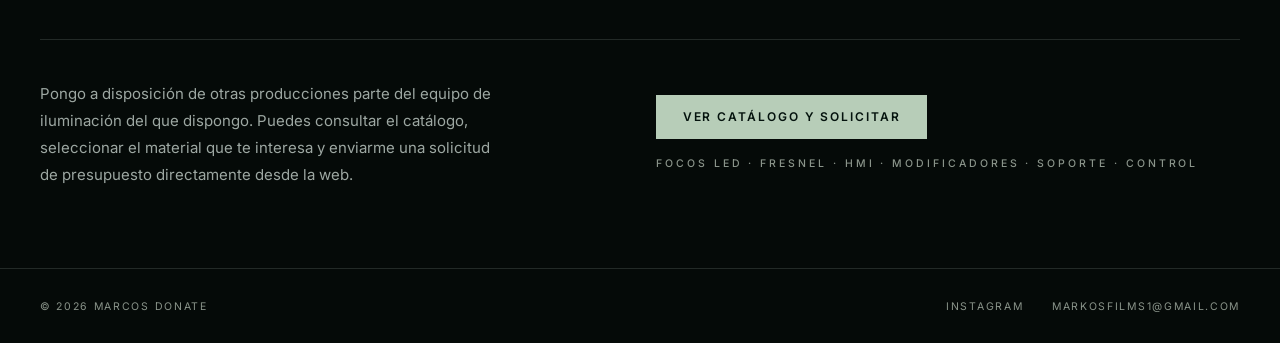
==== commit 9f0ae043: "Test again" ====
--- a/index.html
+++ b/index.html
@@ -118,4 +118,3 @@
 <script src="assets/js/textos.js"></script>
 </body>
 </html>
-
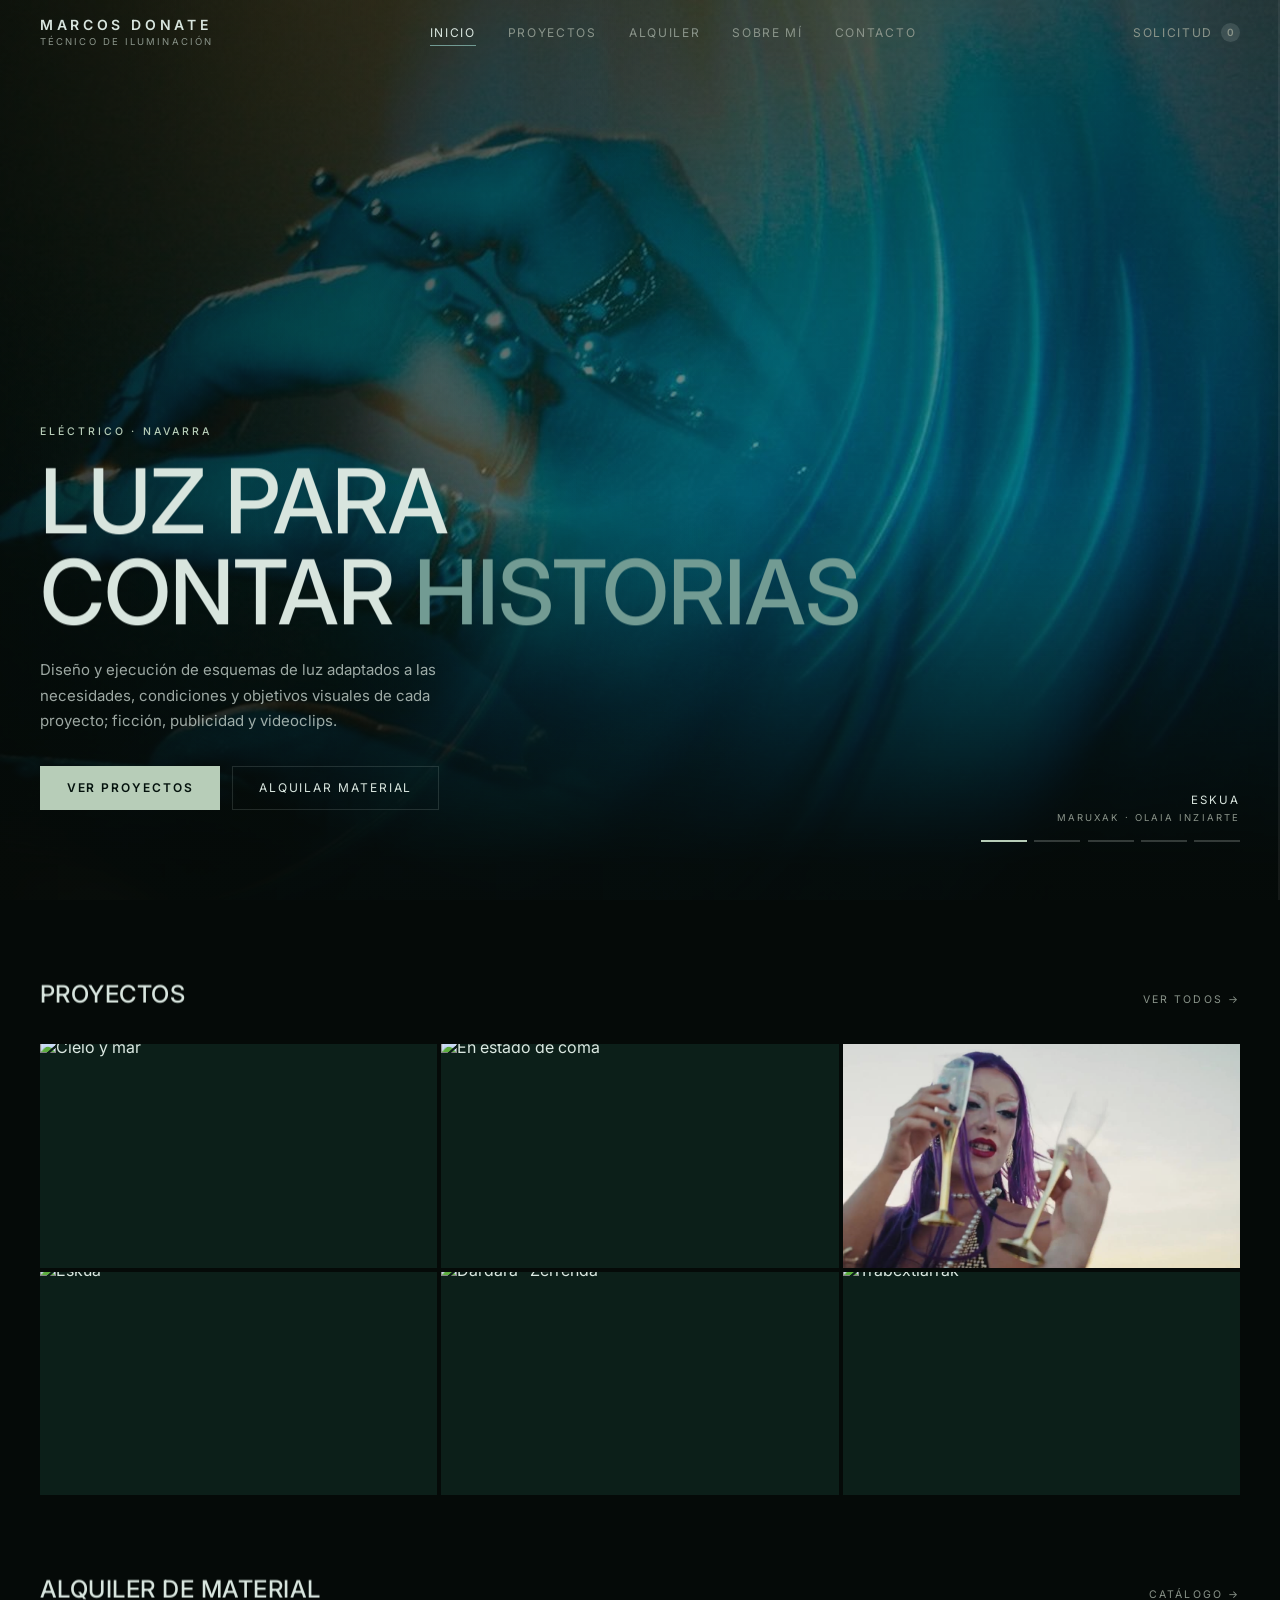
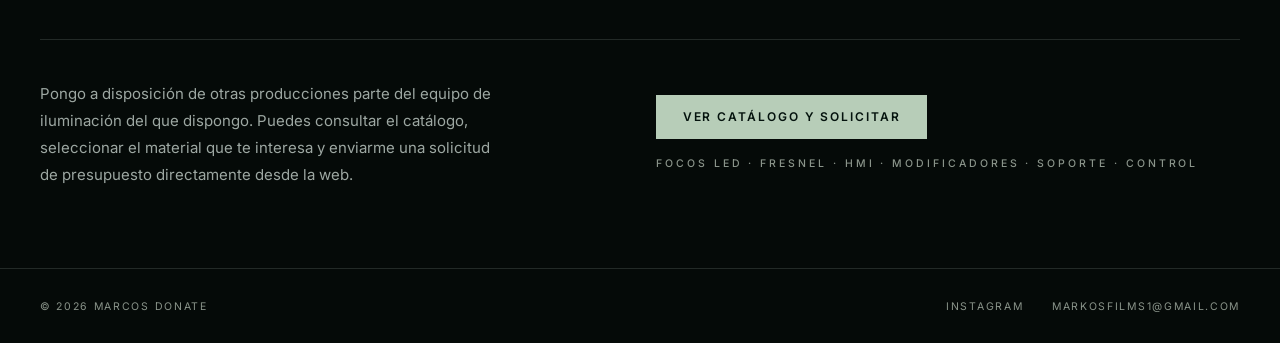
==== commit 30f85e07: "Test vercel token" ====
--- a/index.html
+++ b/index.html
@@ -118,3 +118,4 @@
 <script src="assets/js/textos.js"></script>
 </body>
 </html>
+
